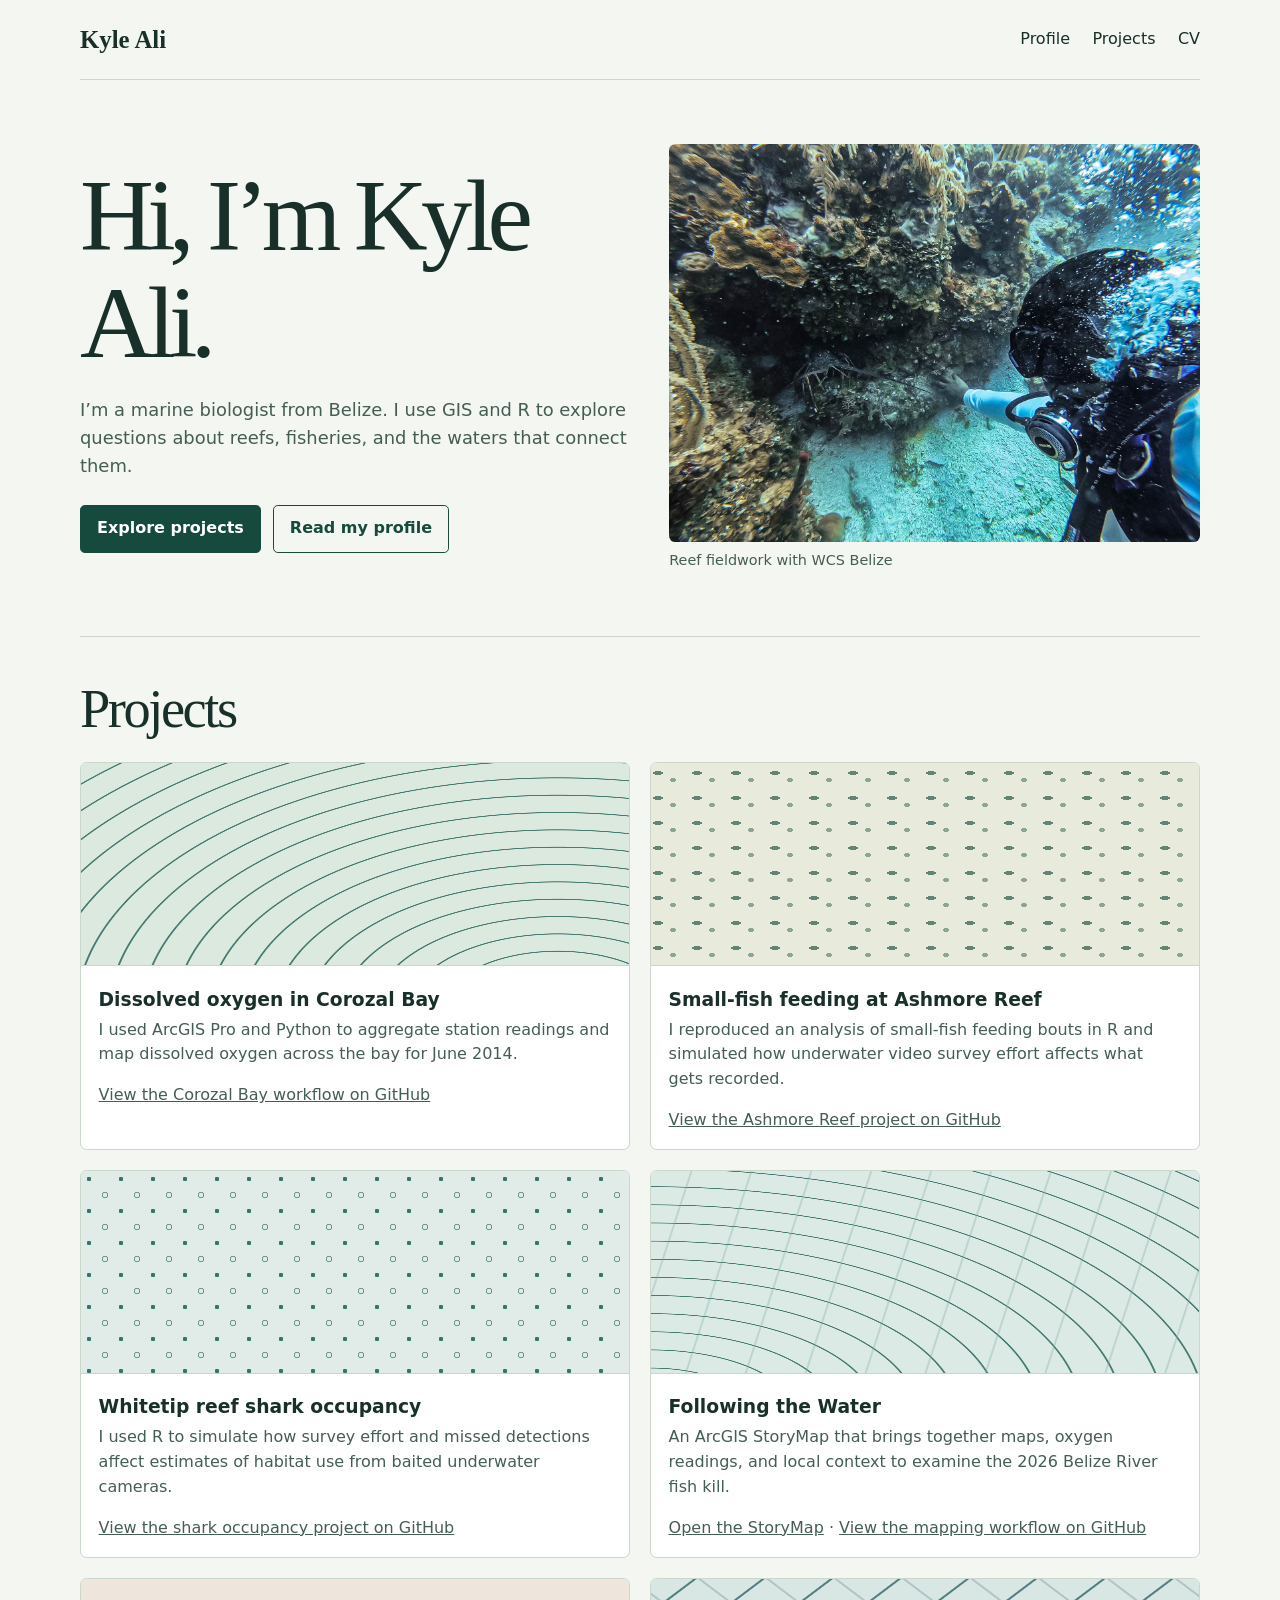
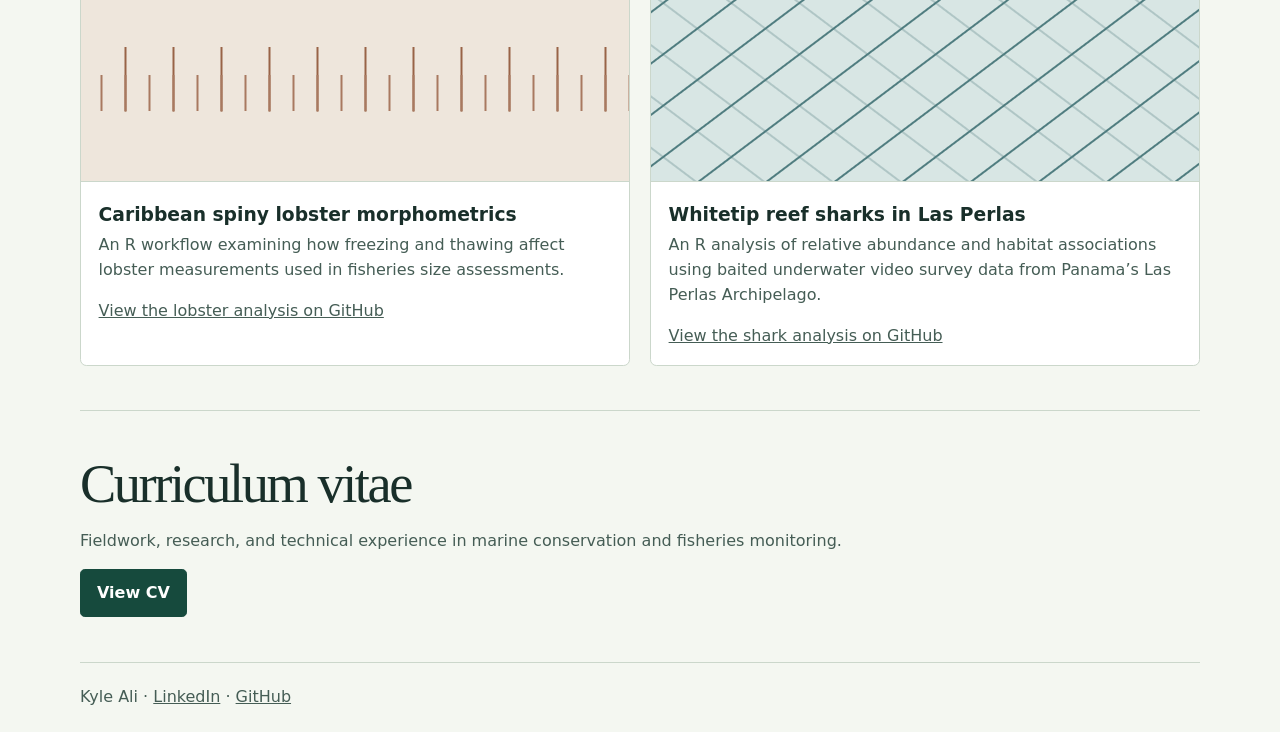
==== index.html @ 0bf66c0b "Use minimal patterns for project thumbnails" ====
<!doctype html>
<html lang="en">
<head>
  <meta charset="utf-8">
  <meta name="viewport" content="width=device-width, initial-scale=1">
  <meta name="description" content="Kyle Ali’s portfolio in marine biology, GIS, and ecological data analysis in R.">
  <title>Kyle Ali | Marine Biology, GIS &amp; R</title>
  <link rel="stylesheet" href="style.css?v=3">
</head>
<body>
  <a class="skip" href="#main">Skip to content</a>
  <header class="wrap">
    <a class="brand" href="#main">Kyle Ali</a>
    <nav aria-label="Main navigation"><a href="profile.html">Profile</a><a href="#work">Projects</a><a href="cv.html">CV</a></nav>
  </header>
  <main id="main" class="wrap">
    <section class="hero" aria-labelledby="title">
      <div>
        <h1 id="title">Hi, I’m Kyle Ali.</h1>
        <p>I’m a marine biologist from Belize. I use GIS and R to explore questions about reefs, fisheries, and the waters that connect them.</p>
        <div class="actions"><a class="button" href="#work">Explore projects</a><a class="button secondary" href="profile.html">Read my profile</a></div>
      </div>
      <figure class="hero-photo">
        <img src="kyle-reef.jpg" width="1600" height="1200" alt="Kyle Ali scuba diving beside a reef and looking into a crevice">
        <figcaption>Reef fieldwork with WCS Belize</figcaption>
      </figure>
    </section>
    <section class="section" id="work" aria-labelledby="work-title">
      <h2 id="work-title">Projects</h2>
      <div class="projects">
        <article>
          <div class="project-preview pattern-bay" aria-hidden="true"></div>
          <h3>Dissolved oxygen in Corozal Bay</h3>
          <p>I used ArcGIS Pro and Python to aggregate station readings and map dissolved oxygen across the bay for June 2014.</p>
          <p><a href="https://github.com/kylealibz/corozal-water-quality">View the Corozal Bay workflow on GitHub</a></p>
        </article>
        <article>
          <div class="project-preview pattern-feeding" aria-hidden="true"></div>
          <h3>Small-fish feeding at Ashmore Reef</h3>
          <p>I reproduced an analysis of small-fish feeding bouts in R and simulated how underwater video survey effort affects what gets recorded.</p>
          <p><a href="https://github.com/kylealibz/ashmore-bruv">View the Ashmore Reef project on GitHub</a></p>
        </article>
        <article>
          <div class="project-preview pattern-occupancy" aria-hidden="true"></div>
          <h3>Whitetip reef shark occupancy</h3>
          <p>I used R to simulate how survey effort and missed detections affect estimates of habitat use from baited underwater cameras.</p>
          <p><a href="https://github.com/kylealibz/whitetip-occupancy">View the shark occupancy project on GitHub</a></p>
        </article>
        <article>
          <div class="project-preview pattern-river" aria-hidden="true"></div>
          <h3>Following the Water</h3>
          <p>An ArcGIS StoryMap that brings together maps, oxygen readings, and local context to examine the 2026 Belize River fish kill.</p>
          <p><a href="https://storymaps.arcgis.com/stories/e6ee90cbb7d04636bd0248661512deea">Open the StoryMap</a> · <a href="https://github.com/kylealibz/following-the-water">View the mapping workflow on GitHub</a></p>
        </article>
        <article>
          <div class="project-preview pattern-lobster" aria-hidden="true"></div>
          <h3>Caribbean spiny lobster morphometrics</h3>
          <p>An R workflow examining how freezing and thawing affect lobster measurements used in fisheries size assessments.</p>
          <p><a href="https://github.com/kylealibz/caribbean-spiny-lobster-morphometrics">View the lobster analysis on GitHub</a></p>
        </article>
        <article>
          <div class="project-preview pattern-sharks" aria-hidden="true"></div>
          <h3>Whitetip reef sharks in Las Perlas</h3>
          <p>An R analysis of relative abundance and habitat associations using baited underwater video survey data from Panama’s Las Perlas Archipelago.</p>
          <p><a href="https://github.com/kylealibz/las-perlas-bruv-analysis">View the shark analysis on GitHub</a></p>
        </article>
      </div>
    </section>
    <section class="section cv" id="cv" aria-labelledby="cv-title">
      <h2 id="cv-title">Curriculum vitae</h2>
      <p>Fieldwork, research, and technical experience in marine conservation and fisheries monitoring.</p>
      <a class="button" href="cv.html">View CV</a>
    </section>
  </main>
  <footer class="wrap">Kyle Ali · <a href="https://www.linkedin.com/in/kylealibz/">LinkedIn</a> · <a href="https://github.com/kylealibz">GitHub</a></footer>
</body>
</html>
---- style.css ----
:root {
  color-scheme: light;
  --ink: #192f2a;
  --muted: #455d55;
  --paper: #f4f7f1;
  --line: #cbd7cb;
  --green: #164a3d;
  font-family: "Segoe UI", system-ui, sans-serif;
  line-height: 1.55;
  color: var(--ink);
  background: var(--paper);
}
* { box-sizing: border-box; }
body { margin: 0; }
.wrap { width: min(70rem, calc(100% - 3rem)); margin-inline: auto; }
a { color: inherit; }
a:focus-visible { outline: 3px solid #a24720; outline-offset: 4px; }
.skip { position: absolute; translate: 0 -150%; padding: .5rem; background: white; }
.skip:focus { translate: 0; }
header, nav, .actions { display: flex; align-items: center; gap: 1.4rem; }
header { min-height: 5rem; justify-content: space-between; border-bottom: 1px solid var(--line); }
header a { text-decoration: none; }
nav a:hover { text-decoration: underline; }
.brand { font: bold 1.55rem Georgia, serif; }
.hero { display: grid; grid-template-columns: 1.05fr 1fr; align-items: center; gap: 2rem; padding-block: 4rem; }
h1, h2 { margin: 0; font-family: Georgia, serif; font-weight: normal; line-height: 1.04; }
h1 { font-size: clamp(3.3rem, 8vw, 6.6rem); letter-spacing: -.065em; }
h2 { font-size: clamp(2.2rem, 5vw, 3.4rem); letter-spacing: -.045em; }
p { color: var(--muted); }
.hero p { font-size: 1.12rem; margin: 1.25rem 0 1.6rem; }
.actions { flex-wrap: wrap; gap: .75rem; }
.button { padding: .65rem 1rem; background: var(--green); color: white; border: 1px solid var(--green); text-decoration: none; font-weight: 600; border-radius: .3rem; }
.button { display: inline-block; }
.button:hover { background: #236453; }
.secondary { background: transparent; color: var(--green); }
.secondary:hover { background: #e2ece2; }
.hero-photo, .field-photos figure { margin: 0; }
.hero-photo img, .field-photos img { display: block; width: 100%; height: auto; border-radius: .4rem; }
figcaption { margin-top: .45rem; font-size: .9rem; color: var(--muted); }
.field-photos { display: grid; grid-template-columns: repeat(2, minmax(0, 1fr)); gap: 1.25rem; }
.section { padding-block: 2.8rem; border-top: 1px solid var(--line); }
.projects { display: grid; grid-template-columns: repeat(2, minmax(0, 1fr)); gap: 1.25rem; margin-top: 1.5rem; }
article { border: 1px solid var(--line); border-radius: .4rem; overflow: hidden; background: #fff; }
article h3, article p { margin-inline: 1.1rem; }
article h3 { margin-bottom: 0; }
article p { margin-top: .25rem; }
.project-preview {
  aspect-ratio: 2.7;
  border-bottom: 1px solid var(--line);
  background-color: #dce9df;
}
.pattern-bay {
  background-image: repeating-radial-gradient(ellipse at 87% 124%, transparent 0 18px, #477c72 19px 20px, transparent 21px 33px);
}
.pattern-feeding {
  background-color: #e8eadb;
  background-image: radial-gradient(ellipse 5px 2px at 7px 10px, #638475 96%, transparent),
    radial-gradient(ellipse 3px 2px at 22px 17px, #8ca496 95%, transparent);
  background-size: 39px 25px;
}
.pattern-occupancy {
  background-color: #e1ebe8;
  background-image: radial-gradient(circle at 8px 8px, #36766e 2px, transparent 2.5px),
    radial-gradient(circle at 24px 24px, transparent 2px, #6c9a92 2.5px 3px, transparent 3.5px);
  background-size: 32px 32px;
}
.pattern-river {
  background-color: #dceae6;
  background-image: repeating-linear-gradient(108deg, transparent 0 37px, #82a89e55 38px 39px, transparent 40px 57px),
    repeating-radial-gradient(ellipse at 0% 120%, transparent 0 19px, #477c72 20px 21px, transparent 22px 41px);
}
.pattern-lobster {
  background-color: #eee6dc;
  background-image: repeating-linear-gradient(90deg, transparent 0 19px, #a87960 20px 21px, transparent 22px 24px),
    repeating-linear-gradient(90deg, transparent 0 43px, #986347 44px 45px, transparent 46px 48px);
  background-size: 100% 18%, 100% 32%;
  background-repeat: no-repeat;
  background-position: center 58%, center;
}
.pattern-sharks {
  background-color: #d8e6e4;
  background-image: repeating-linear-gradient(143deg, transparent 0 25px, #507d80 26px 27px, transparent 28px 41px),
    repeating-linear-gradient(37deg, transparent 0 25px, #72959766 26px 27px, transparent 28px 41px);
}
.resume { max-width: 49rem; }
.resume-intro { padding-block: 3rem; }
.resume h1 { font-size: clamp(3rem, 8vw, 5rem); }
.resume h3 { margin: 1.4rem 0 .25rem; break-after: avoid; }
.resume h3 + p { margin-top: 0; }
.resume li + li { margin-top: .5rem; }
@media print {
  header, .skip { display: none; }
  :root { color: black; background: white; }
  .resume { width: 100%; }
  .resume-intro, .resume .section { padding-block: .8rem; }
  .resume h1 { font-size: 30pt; }
  .resume h2 { font-size: 17pt; break-after: avoid; }
}
footer { padding-block: 1.4rem; border-top: 1px solid var(--line); color: var(--muted); }
@media (max-width: 44rem) {
  .hero { grid-template-columns: 1fr; padding-block: 2.6rem; }
  .desktop { display: none; }
}
@media (max-width: 30rem) {
  .wrap { width: calc(100% - 2rem); }
  .projects, .field-photos { grid-template-columns: 1fr; }
}
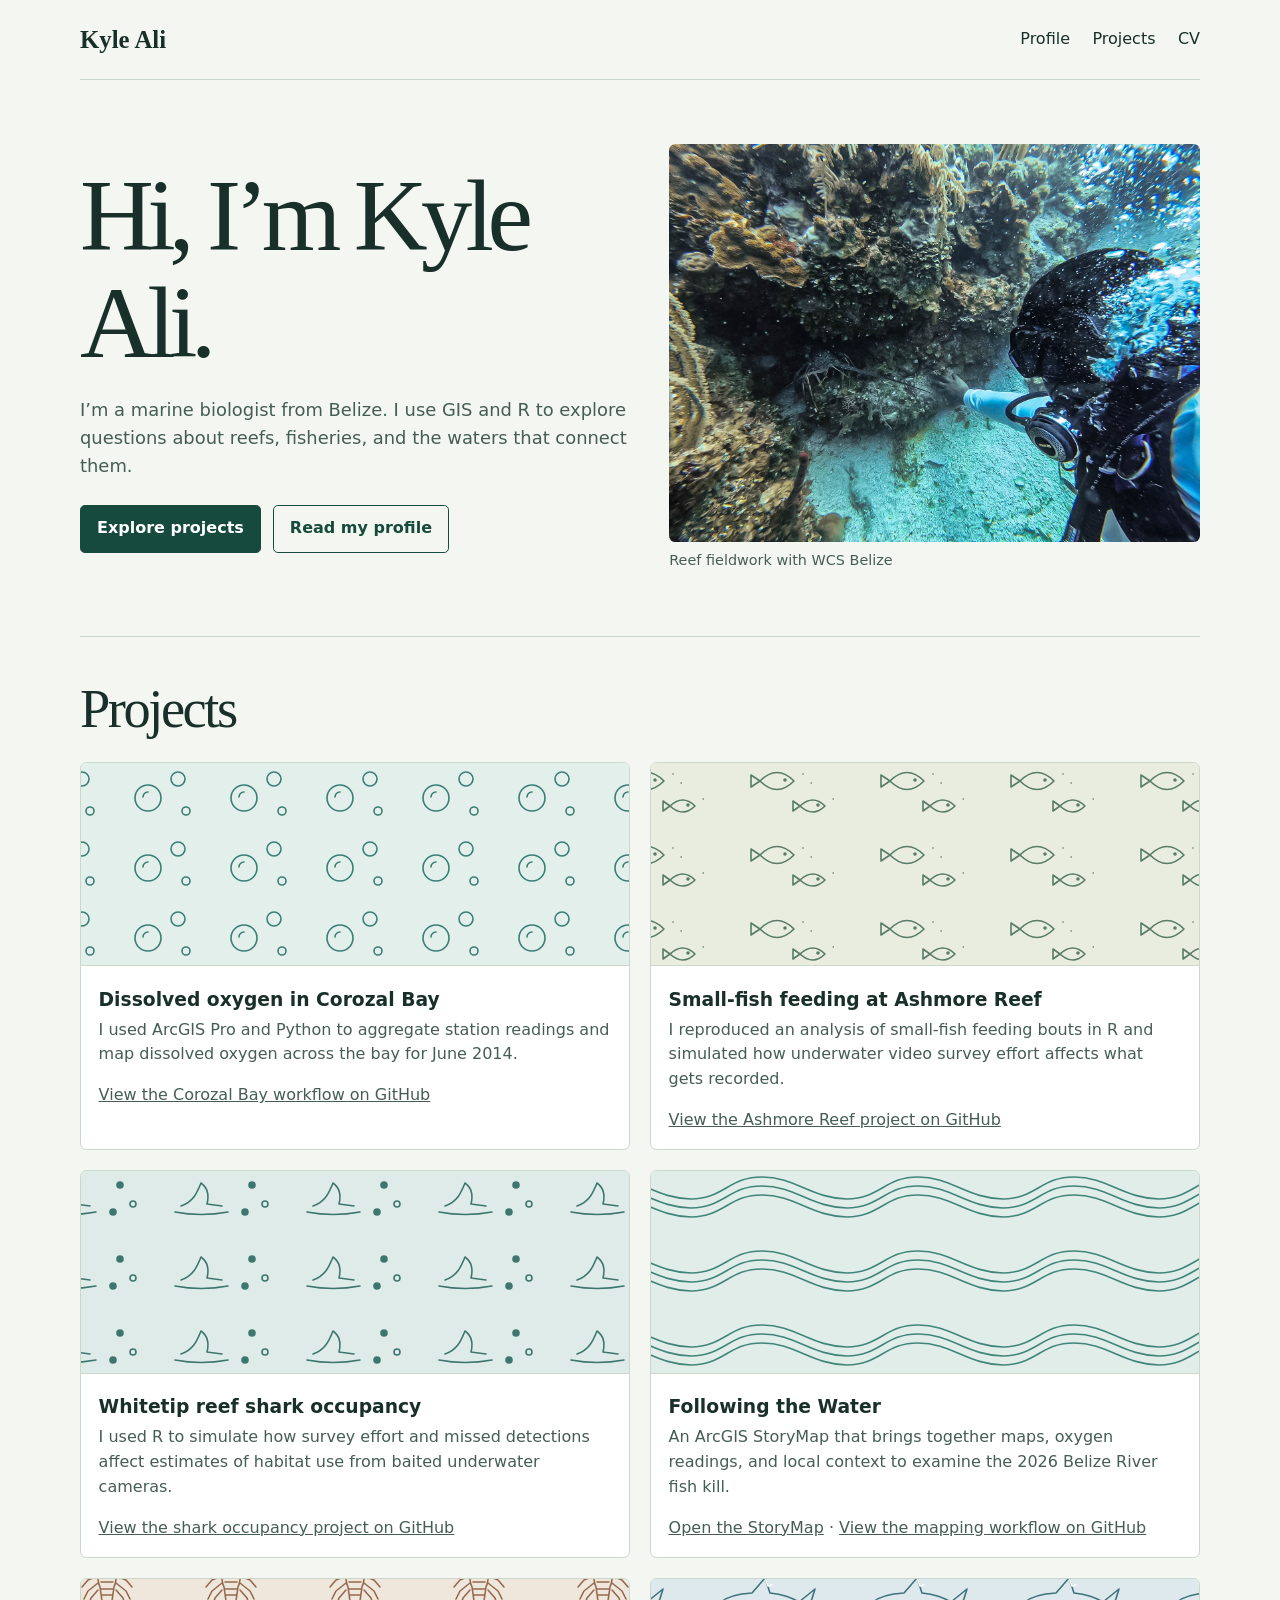
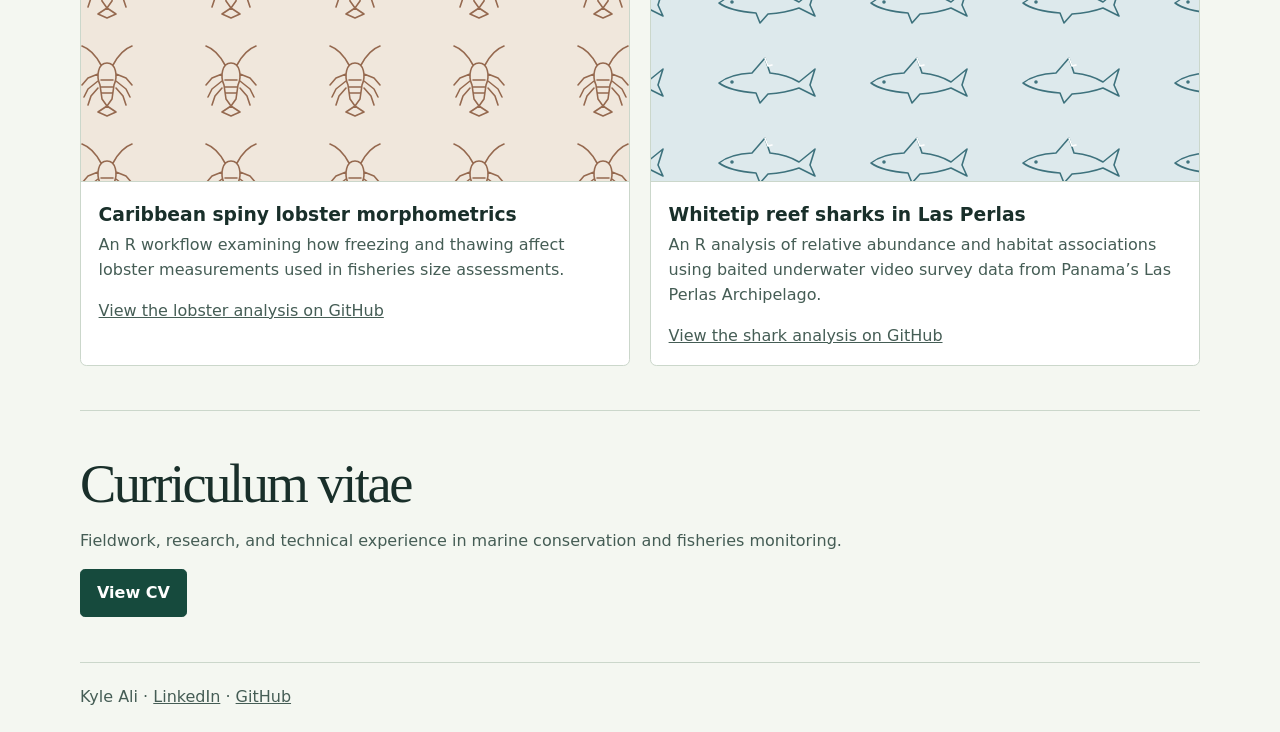
==== commit 0fa6c5d3: "Illustrate project thumbnails with marine motifs" ====
--- a/index.html
+++ b/index.html
@@ -5,7 +5,7 @@
   <meta name="viewport" content="width=device-width, initial-scale=1">
   <meta name="description" content="Kyle Ali’s portfolio in marine biology, GIS, and ecological data analysis in R.">
   <title>Kyle Ali | Marine Biology, GIS &amp; R</title>
-  <link rel="stylesheet" href="style.css?v=3">
+  <link rel="stylesheet" href="style.css?v=4">
 </head>
 <body>
   <a class="skip" href="#main">Skip to content</a>
--- a/style.css
+++ b/style.css
@@ -46,41 +46,33 @@
 article p { margin-top: .25rem; }
 .project-preview {
   aspect-ratio: 2.7;
+  background-position: center;
   border-bottom: 1px solid var(--line);
   background-color: #dce9df;
 }
 .pattern-bay {
-  background-image: repeating-radial-gradient(ellipse at 87% 124%, transparent 0 18px, #477c72 19px 20px, transparent 21px 33px);
+  background-color: #e3efeb;
+  background-image: url("data:image/svg+xml,%3Csvg%20xmlns%3D%22http%3A%2F%2Fwww.w3.org%2F2000%2Fsvg%22%20width%3D%2296%22%20height%3D%2270%22%20viewBox%3D%220%200%2096%2070%22%20color%3D%22%23397e75%22%3E%3Cg%20fill%3D%22none%22%20stroke%3D%22%23397e75%22%20stroke-width%3D%221.6%22%20stroke-linecap%3D%22round%22%20stroke-linejoin%3D%22round%22%3E%3Ccircle%20cx%3D%2233%22%20cy%3D%2239%22%20r%3D%2213%22%2F%3E%3Ccircle%20cx%3D%2263%22%20cy%3D%2220%22%20r%3D%227%22%2F%3E%3Ccircle%20cx%3D%2271%22%20cy%3D%2252%22%20r%3D%224%22%2F%3E%3Cpath%20d%3D%22M28%2038a5%205%200%200%201%205-5%22%2F%3E%3C%2Fg%3E%3C%2Fsvg%3E");
 }
 .pattern-feeding {
-  background-color: #e8eadb;
-  background-image: radial-gradient(ellipse 5px 2px at 7px 10px, #638475 96%, transparent),
-    radial-gradient(ellipse 3px 2px at 22px 17px, #8ca496 95%, transparent);
-  background-size: 39px 25px;
+  background-color: #e8eddf;
+  background-image: url("data:image/svg+xml,%3Csvg%20xmlns%3D%22http%3A%2F%2Fwww.w3.org%2F2000%2Fsvg%22%20width%3D%22130%22%20height%3D%2274%22%20viewBox%3D%220%200%20130%2074%22%20color%3D%22%23587b67%22%3E%3Cg%20fill%3D%22none%22%20stroke%3D%22%23587b67%22%20stroke-width%3D%221.6%22%20stroke-linecap%3D%22round%22%20stroke-linejoin%3D%22round%22%3E%3Cpath%20d%3D%22M30%2028q17-17%2034%200-17%2017-34%200l-9%206V22zM70%2053q13-12%2025%200-12%2012-25%200l-7%205V48z%22%2F%3E%3Ccircle%20cx%3D%2255%22%20cy%3D%2227%22%20r%3D%221%22%20fill%3D%22currentColor%22%2F%3E%3Ccircle%20cx%3D%2288%22%20cy%3D%2252%22%20r%3D%221%22%20fill%3D%22currentColor%22%2F%3E%3Cpath%20d%3D%22M73%2021h.1m8%209h.1m22%2016h.1%22%2F%3E%3C%2Fg%3E%3C%2Fsvg%3E");
 }
 .pattern-occupancy {
-  background-color: #e1ebe8;
-  background-image: radial-gradient(circle at 8px 8px, #36766e 2px, transparent 2.5px),
-    radial-gradient(circle at 24px 24px, transparent 2px, #6c9a92 2.5px 3px, transparent 3.5px);
-  background-size: 32px 32px;
+  background-color: #deebe8;
+  background-image: url("data:image/svg+xml,%3Csvg%20xmlns%3D%22http%3A%2F%2Fwww.w3.org%2F2000%2Fsvg%22%20width%3D%22132%22%20height%3D%2274%22%20viewBox%3D%220%200%20132%2074%22%20color%3D%22%233d766e%22%3E%3Cg%20fill%3D%22none%22%20stroke%3D%22%233d766e%22%20stroke-width%3D%221.6%22%20stroke-linecap%3D%22round%22%20stroke-linejoin%3D%22round%22%3E%3Cpath%20d%3D%22M24%2045c12-4%2016-13%2020-23%207%205%208%2013%206%2021l15%202m-47%206q26%205%2053%200%22%2F%3E%3Ccircle%20cx%3D%2295%22%20cy%3D%2224%22%20r%3D%223%22%20fill%3D%22currentColor%22%2F%3E%3Ccircle%20cx%3D%22108%22%20cy%3D%2243%22%20r%3D%223%22%2F%3E%3Ccircle%20cx%3D%2288%22%20cy%3D%2251%22%20r%3D%223%22%20fill%3D%22currentColor%22%2F%3E%3C%2Fg%3E%3C%2Fsvg%3E");
 }
 .pattern-river {
-  background-color: #dceae6;
-  background-image: repeating-linear-gradient(108deg, transparent 0 37px, #82a89e55 38px 39px, transparent 40px 57px),
-    repeating-radial-gradient(ellipse at 0% 120%, transparent 0 19px, #477c72 20px 21px, transparent 22px 41px);
+  background-color: #e0ede8;
+  background-image: url("data:image/svg+xml,%3Csvg%20xmlns%3D%22http%3A%2F%2Fwww.w3.org%2F2000%2Fsvg%22%20width%3D%22156%22%20height%3D%2274%22%20viewBox%3D%220%200%20156%2074%22%20color%3D%22%23408578%22%3E%3Cg%20fill%3D%22none%22%20stroke%3D%22%23408578%22%20stroke-width%3D%221.6%22%20stroke-linecap%3D%22round%22%20stroke-linejoin%3D%22round%22%3E%3Cpath%20d%3D%22M-2%2038c36%200%2039-22%2073-22s49%2022%2087%2022M-2%2047c36%200%2039-22%2073-22s49%2022%2087%2022M-2%2056c36%200%2039-22%2073-22s49%2022%2087%2022%22%2F%3E%3C%2Fg%3E%3C%2Fsvg%3E");
 }
 .pattern-lobster {
-  background-color: #eee6dc;
-  background-image: repeating-linear-gradient(90deg, transparent 0 19px, #a87960 20px 21px, transparent 22px 24px),
-    repeating-linear-gradient(90deg, transparent 0 43px, #986347 44px 45px, transparent 46px 48px);
-  background-size: 100% 18%, 100% 32%;
-  background-repeat: no-repeat;
-  background-position: center 58%, center;
+  background-color: #f0e7dc;
+  background-image: url("data:image/svg+xml,%3Csvg%20xmlns%3D%22http%3A%2F%2Fwww.w3.org%2F2000%2Fsvg%22%20width%3D%22124%22%20height%3D%2298%22%20viewBox%3D%220%200%20124%2098%22%20color%3D%22%2395694f%22%3E%3Cg%20fill%3D%22none%22%20stroke%3D%22%2395694f%22%20stroke-width%3D%221.6%22%20stroke-linecap%3D%22round%22%20stroke-linejoin%3D%22round%22%3E%3Cpath%20d%3D%22M56%2034q-8-15-19-19m31%2019q8-15%2019-19M62%2032c-9%200-11%2013-7%2022l2%2014%205%207%205-7%202-14c4-9%202-22-7-22ZM56%2049h12m-12%207h12m-11%206h10m-5%2013-9%206%209%204%209-4-9-6m-9-32-10%204-6%207m16-4-10%208-4%208m14-9-7%208-3%209m28-31%2010%204%206%207m-16-4%2010%208%204%208m-14-9%207%208%203%209%22%2F%3E%3C%2Fg%3E%3C%2Fsvg%3E");
 }
 .pattern-sharks {
-  background-color: #d8e6e4;
-  background-image: repeating-linear-gradient(143deg, transparent 0 25px, #507d80 26px 27px, transparent 28px 41px),
-    repeating-linear-gradient(37deg, transparent 0 25px, #72959766 26px 27px, transparent 28px 41px);
+  background-color: #dde9ec;
+  background-image: url("data:image/svg+xml,%3Csvg%20xmlns%3D%22http%3A%2F%2Fwww.w3.org%2F2000%2Fsvg%22%20width%3D%22152%22%20height%3D%2280%22%20viewBox%3D%220%200%20152%2080%22%20color%3D%22%233e727d%22%3E%3Cg%20fill%3D%22none%22%20stroke%3D%22%233e727d%22%20stroke-width%3D%221.6%22%20stroke-linecap%3D%22round%22%20stroke-linejoin%3D%22round%22%3E%3Cpath%20d%3D%22M22%2043q11-9%2033-10l13-15%205%2015q18%202%2029%209l16-13-5%2016%205%2011-16-8q-14%205-31%206l-8%209-4-10q-26-2-37-10z%22%2F%3E%3Cpath%20d%3D%22m68%2018%203%208%204-1%22%20stroke%3D%22%23fff%22%2F%3E%3Ccircle%20cx%3D%2235%22%20cy%3D%2242%22%20r%3D%221%22%20fill%3D%22currentColor%22%2F%3E%3C%2Fg%3E%3C%2Fsvg%3E");
 }
 .resume { max-width: 49rem; }
 .resume-intro { padding-block: 3rem; }
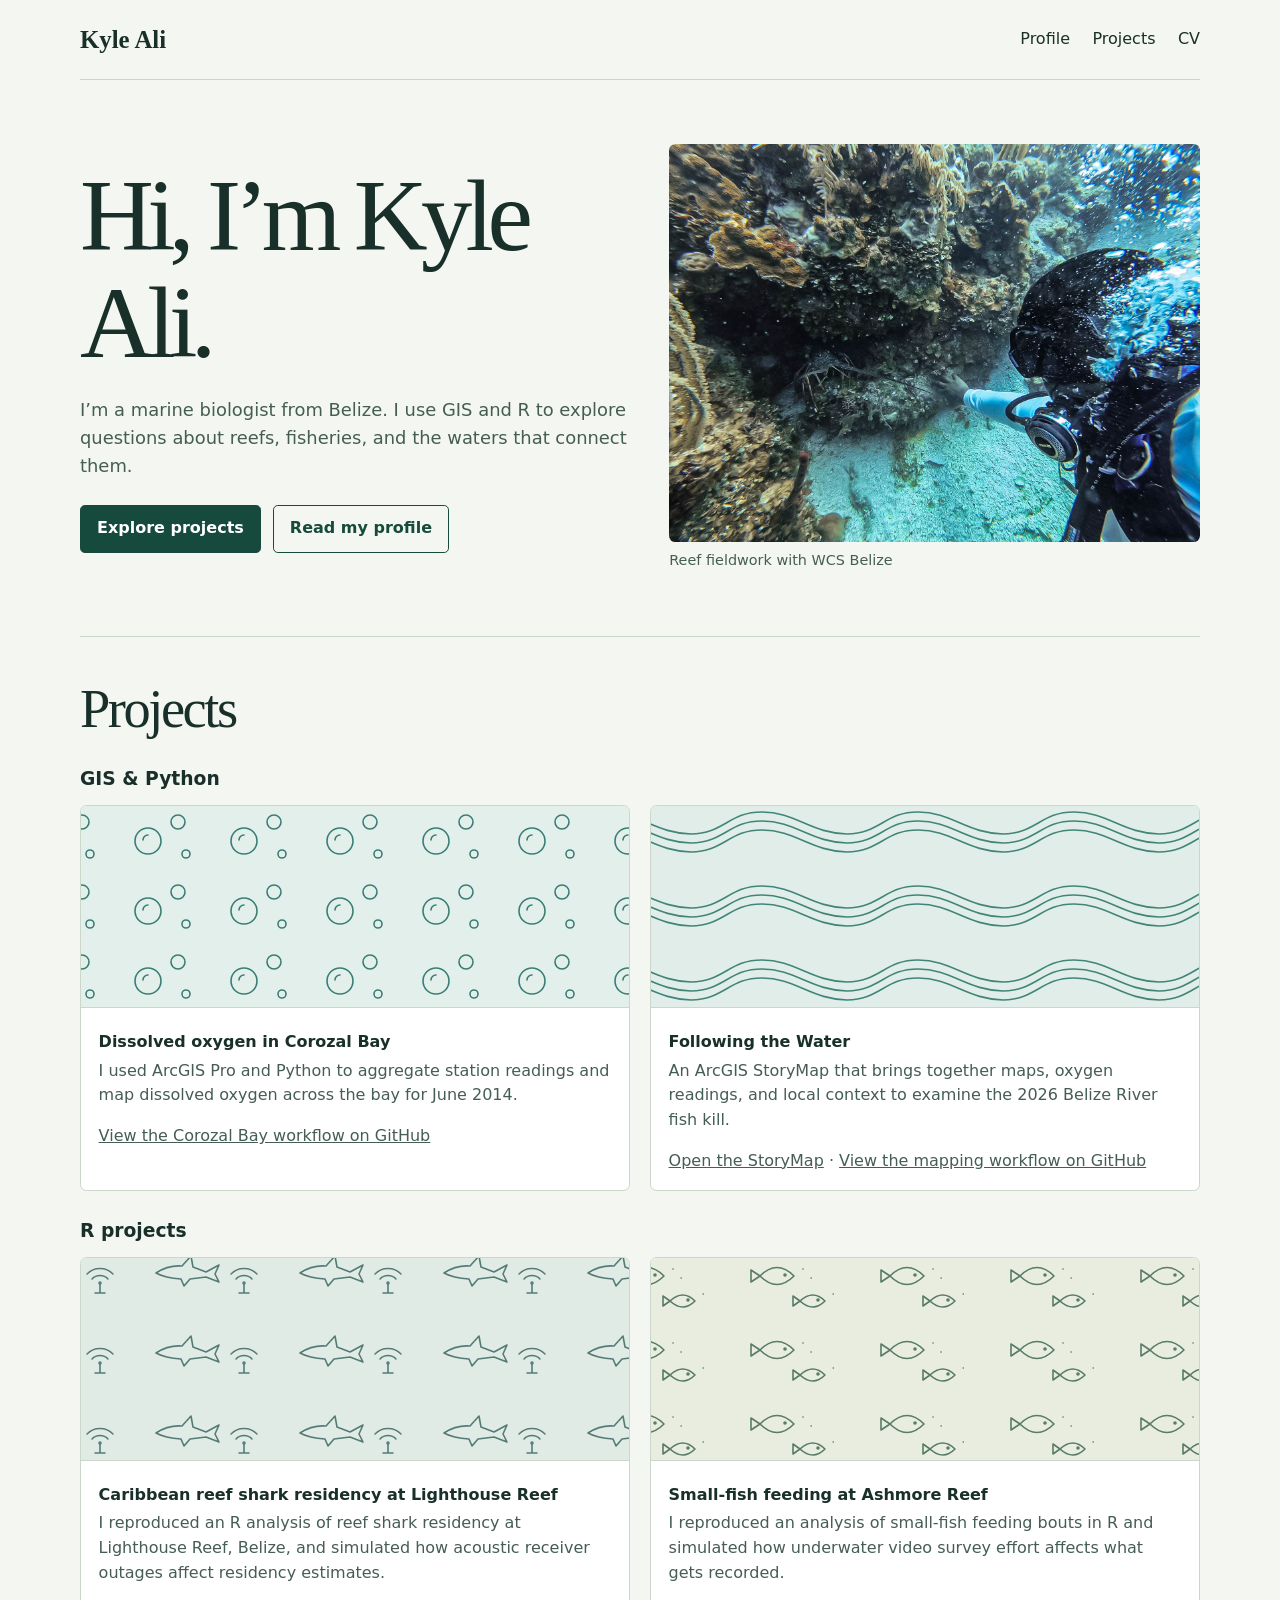
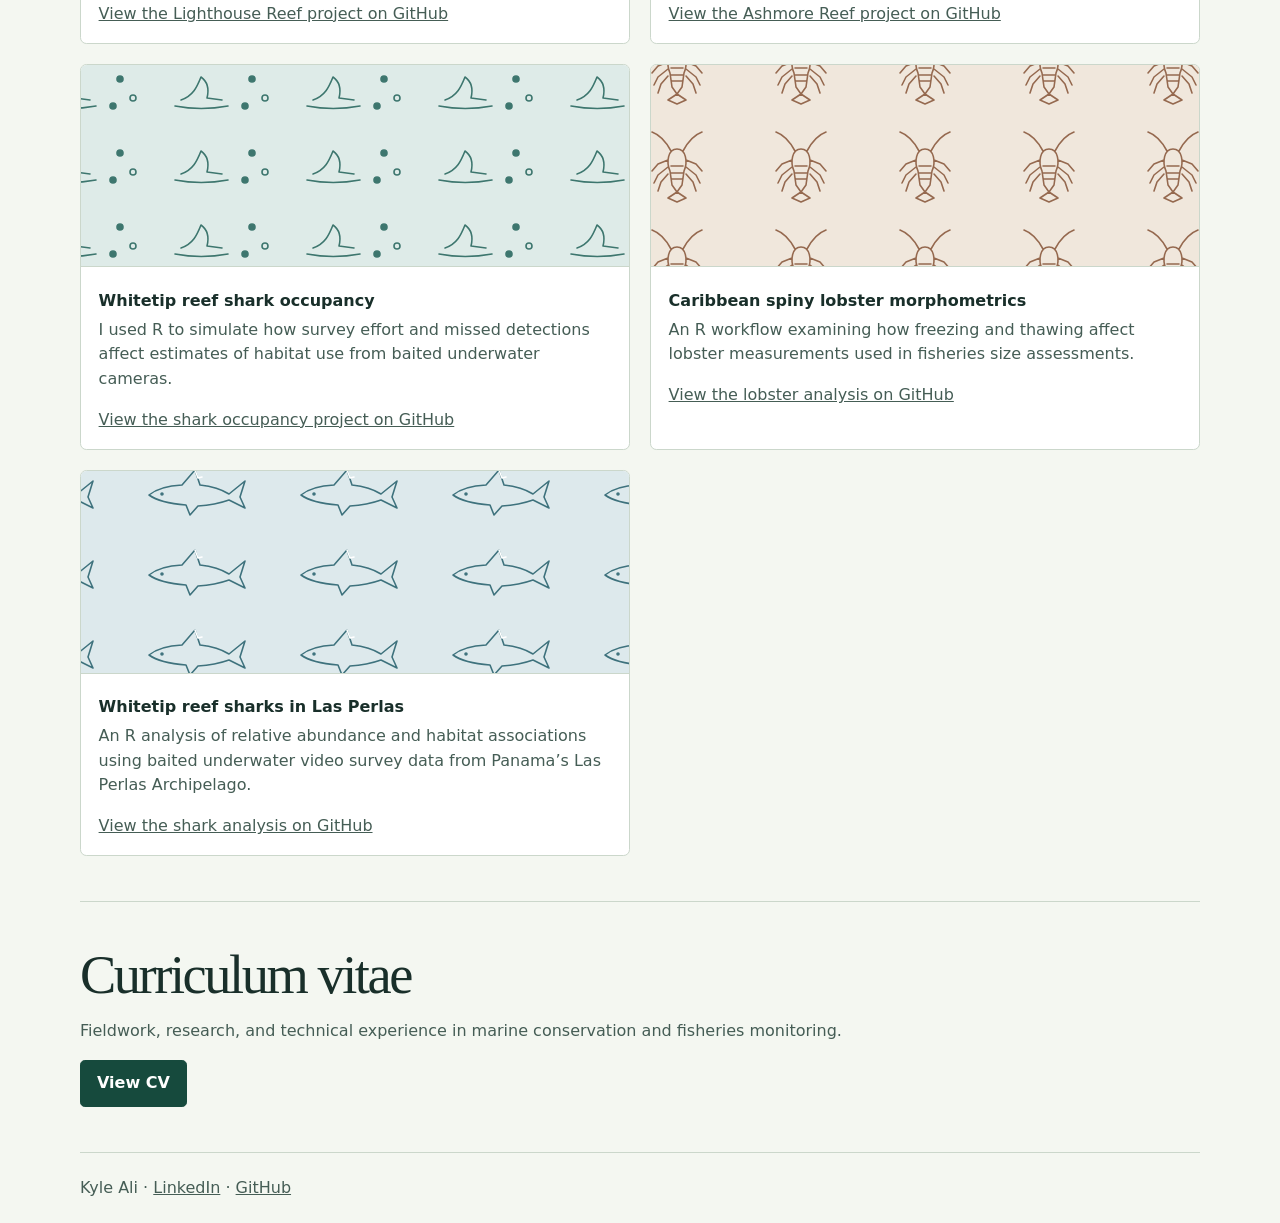
==== commit 8be4f106: "Add Lighthouse Reef and organize portfolio projects" ====
--- a/index.html
+++ b/index.html
@@ -5,7 +5,7 @@
   <meta name="viewport" content="width=device-width, initial-scale=1">
   <meta name="description" content="Kyle Ali’s portfolio in marine biology, GIS, and ecological data analysis in R.">
   <title>Kyle Ali | Marine Biology, GIS &amp; R</title>
-  <link rel="stylesheet" href="style.css?v=4">
+  <link rel="stylesheet" href="style.css?v=5">
 </head>
 <body>
   <a class="skip" href="#main">Skip to content</a>
@@ -27,40 +27,50 @@
     </section>
     <section class="section" id="work" aria-labelledby="work-title">
       <h2 id="work-title">Projects</h2>
+      <h3 class="project-group">GIS &amp; Python</h3>
       <div class="projects">
         <article>
           <div class="project-preview pattern-bay" aria-hidden="true"></div>
-          <h3>Dissolved oxygen in Corozal Bay</h3>
+          <h4>Dissolved oxygen in Corozal Bay</h4>
           <p>I used ArcGIS Pro and Python to aggregate station readings and map dissolved oxygen across the bay for June 2014.</p>
           <p><a href="https://github.com/kylealibz/corozal-water-quality">View the Corozal Bay workflow on GitHub</a></p>
         </article>
         <article>
+          <div class="project-preview pattern-river" aria-hidden="true"></div>
+          <h4>Following the Water</h4>
+          <p>An ArcGIS StoryMap that brings together maps, oxygen readings, and local context to examine the 2026 Belize River fish kill.</p>
+          <p><a href="https://storymaps.arcgis.com/stories/e6ee90cbb7d04636bd0248661512deea">Open the StoryMap</a> · <a href="https://github.com/kylealibz/following-the-water">View the mapping workflow on GitHub</a></p>
+        </article>
+      </div>
+      <h3 class="project-group">R projects</h3>
+      <div class="projects">
+        <article>
+          <div class="project-preview pattern-residency" aria-hidden="true"></div>
+          <h4>Caribbean reef shark residency at Lighthouse Reef</h4>
+          <p>I reproduced an R analysis of reef shark residency at Lighthouse Reef, Belize, and simulated how acoustic receiver outages affect residency estimates.</p>
+          <p><a href="https://github.com/kylealibz/lighthouse-shark-residency">View the Lighthouse Reef project on GitHub</a></p>
+        </article>
+        <article>
           <div class="project-preview pattern-feeding" aria-hidden="true"></div>
-          <h3>Small-fish feeding at Ashmore Reef</h3>
+          <h4>Small-fish feeding at Ashmore Reef</h4>
           <p>I reproduced an analysis of small-fish feeding bouts in R and simulated how underwater video survey effort affects what gets recorded.</p>
           <p><a href="https://github.com/kylealibz/ashmore-bruv">View the Ashmore Reef project on GitHub</a></p>
         </article>
         <article>
           <div class="project-preview pattern-occupancy" aria-hidden="true"></div>
-          <h3>Whitetip reef shark occupancy</h3>
+          <h4>Whitetip reef shark occupancy</h4>
           <p>I used R to simulate how survey effort and missed detections affect estimates of habitat use from baited underwater cameras.</p>
           <p><a href="https://github.com/kylealibz/whitetip-occupancy">View the shark occupancy project on GitHub</a></p>
         </article>
         <article>
-          <div class="project-preview pattern-river" aria-hidden="true"></div>
-          <h3>Following the Water</h3>
-          <p>An ArcGIS StoryMap that brings together maps, oxygen readings, and local context to examine the 2026 Belize River fish kill.</p>
-          <p><a href="https://storymaps.arcgis.com/stories/e6ee90cbb7d04636bd0248661512deea">Open the StoryMap</a> · <a href="https://github.com/kylealibz/following-the-water">View the mapping workflow on GitHub</a></p>
-        </article>
-        <article>
           <div class="project-preview pattern-lobster" aria-hidden="true"></div>
-          <h3>Caribbean spiny lobster morphometrics</h3>
+          <h4>Caribbean spiny lobster morphometrics</h4>
           <p>An R workflow examining how freezing and thawing affect lobster measurements used in fisheries size assessments.</p>
           <p><a href="https://github.com/kylealibz/caribbean-spiny-lobster-morphometrics">View the lobster analysis on GitHub</a></p>
         </article>
         <article>
           <div class="project-preview pattern-sharks" aria-hidden="true"></div>
-          <h3>Whitetip reef sharks in Las Perlas</h3>
+          <h4>Whitetip reef sharks in Las Perlas</h4>
           <p>An R analysis of relative abundance and habitat associations using baited underwater video survey data from Panama’s Las Perlas Archipelago.</p>
           <p><a href="https://github.com/kylealibz/las-perlas-bruv-analysis">View the shark analysis on GitHub</a></p>
         </article>
--- a/style.css
+++ b/style.css
@@ -39,10 +39,11 @@
 figcaption { margin-top: .45rem; font-size: .9rem; color: var(--muted); }
 .field-photos { display: grid; grid-template-columns: repeat(2, minmax(0, 1fr)); gap: 1.25rem; }
 .section { padding-block: 2.8rem; border-top: 1px solid var(--line); }
-.projects { display: grid; grid-template-columns: repeat(2, minmax(0, 1fr)); gap: 1.25rem; margin-top: 1.5rem; }
+.projects { display: grid; grid-template-columns: repeat(2, minmax(0, 1fr)); gap: 1.25rem; }
 article { border: 1px solid var(--line); border-radius: .4rem; overflow: hidden; background: #fff; }
-article h3, article p { margin-inline: 1.1rem; }
-article h3 { margin-bottom: 0; }
+.project-group { margin: 1.6rem 0 .75rem; }
+article h4, article p { margin-inline: 1.1rem; }
+article h4 { margin-bottom: 0; }
 article p { margin-top: .25rem; }
 .project-preview {
   aspect-ratio: 2.7;
@@ -74,6 +75,10 @@
   background-color: #dde9ec;
   background-image: url("data:image/svg+xml,%3Csvg%20xmlns%3D%22http%3A%2F%2Fwww.w3.org%2F2000%2Fsvg%22%20width%3D%22152%22%20height%3D%2280%22%20viewBox%3D%220%200%20152%2080%22%20color%3D%22%233e727d%22%3E%3Cg%20fill%3D%22none%22%20stroke%3D%22%233e727d%22%20stroke-width%3D%221.6%22%20stroke-linecap%3D%22round%22%20stroke-linejoin%3D%22round%22%3E%3Cpath%20d%3D%22M22%2043q11-9%2033-10l13-15%205%2015q18%202%2029%209l16-13-5%2016%205%2011-16-8q-14%205-31%206l-8%209-4-10q-26-2-37-10z%22%2F%3E%3Cpath%20d%3D%22m68%2018%203%208%204-1%22%20stroke%3D%22%23fff%22%2F%3E%3Ccircle%20cx%3D%2235%22%20cy%3D%2242%22%20r%3D%221%22%20fill%3D%22currentColor%22%2F%3E%3C%2Fg%3E%3C%2Fsvg%3E");
 }
+.pattern-residency {
+  background-color: #e0ebe5;
+  background-image: url("data:image/svg+xml,%3Csvg%20xmlns%3D%22http%3A%2F%2Fwww.w3.org%2F2000%2Fsvg%22%20width%3D%22144%22%20height%3D%2280%22%20viewBox%3D%220%200%20144%2080%22%3E%3Cg%20fill%3D%22none%22%20stroke%3D%22%23547b77%22%20stroke-width%3D%221.6%22%20stroke-linecap%3D%22round%22%20stroke-linejoin%3D%22round%22%3E%3Cpath%20d%3D%22M17%2034q12-8%2026-7l9-10%202%2011%2013%205%2013-7-4%209%204%208-13-5-16%202-6%207-3-7q-16-1-25-6zM105%2054v-9m-5%209h10M97%2040a11%2011%200%200%201%2016%200m-21-5a18%2018%200%200%201%2026%200%22%2F%3E%3Ccircle%20cx%3D%22105%22%20cy%3D%2244%22%20r%3D%221%22%2F%3E%3C%2Fg%3E%3C%2Fsvg%3E");
+}
 .resume { max-width: 49rem; }
 .resume-intro { padding-block: 3rem; }
 .resume h1 { font-size: clamp(3rem, 8vw, 5rem); }
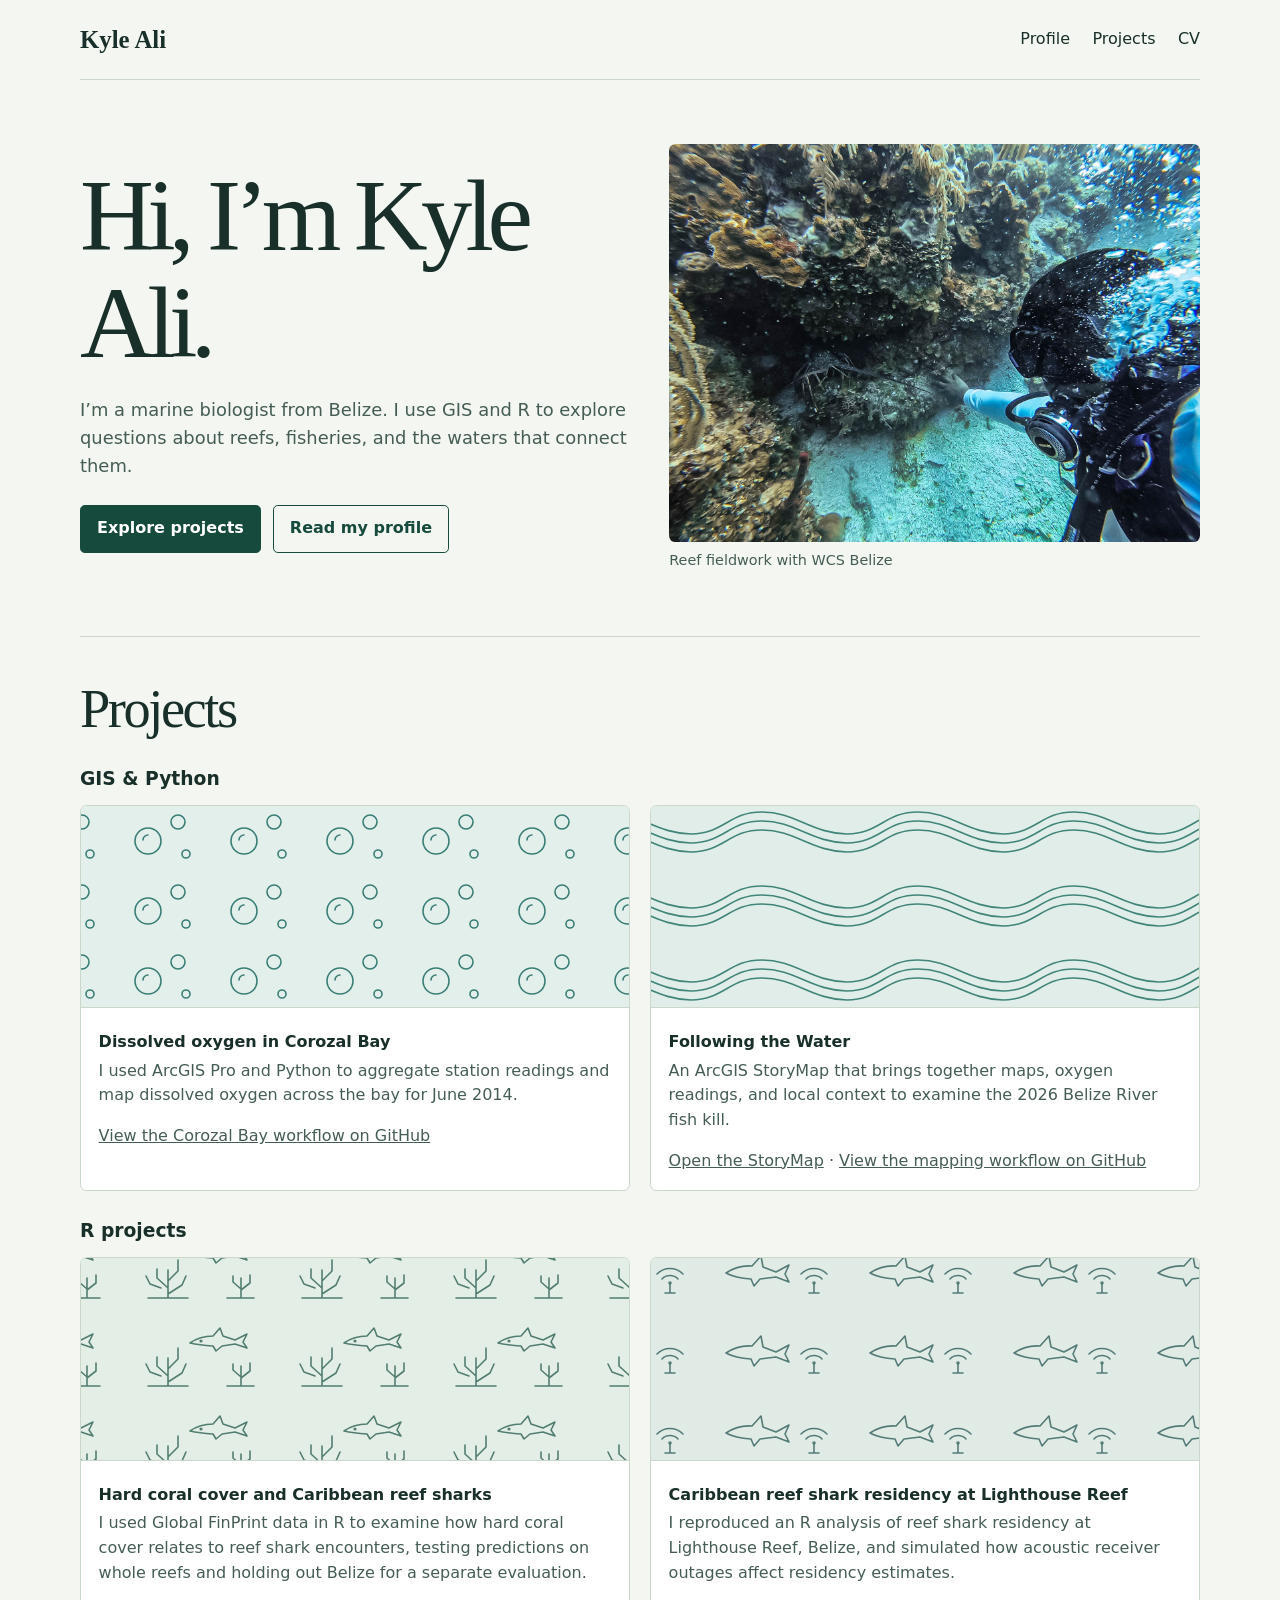
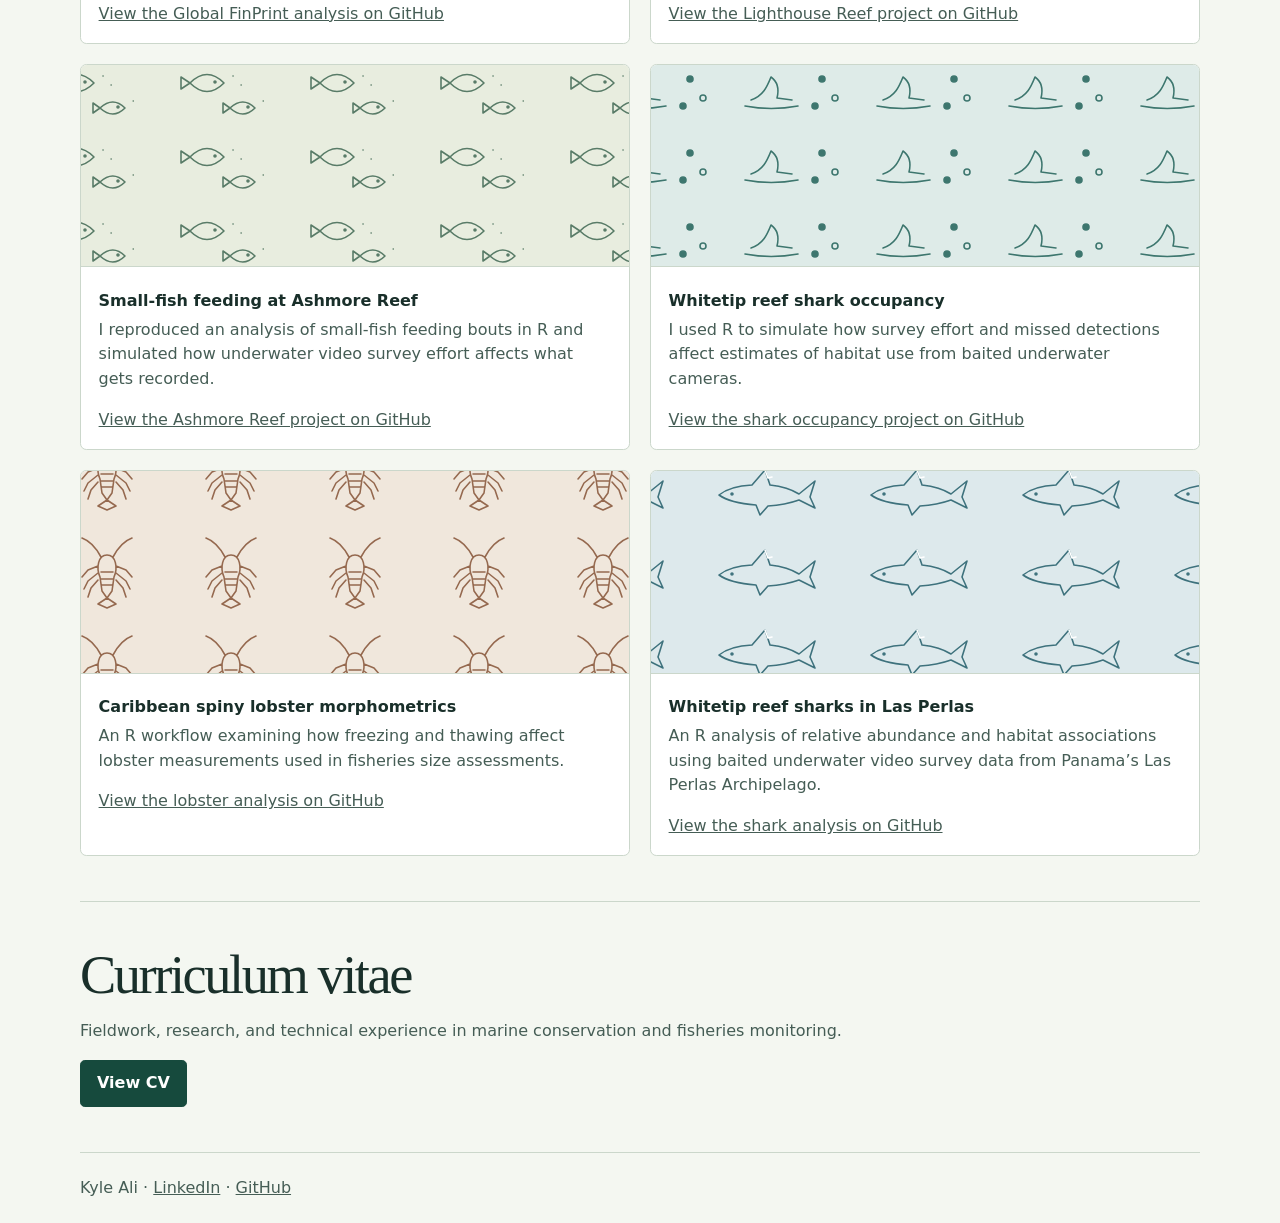
==== commit fdc44e36: "Add Global FinPrint coral and reef shark project" ====
--- a/index.html
+++ b/index.html
@@ -5,7 +5,7 @@
   <meta name="viewport" content="width=device-width, initial-scale=1">
   <meta name="description" content="Kyle Ali’s portfolio in marine biology, GIS, and ecological data analysis in R.">
   <title>Kyle Ali | Marine Biology, GIS &amp; R</title>
-  <link rel="stylesheet" href="style.css?v=5">
+  <link rel="stylesheet" href="style.css?v=6">
 </head>
 <body>
   <a class="skip" href="#main">Skip to content</a>
@@ -44,6 +44,12 @@
       </div>
       <h3 class="project-group">R projects</h3>
       <div class="projects">
+        <article>
+          <div class="project-preview pattern-finprint" aria-hidden="true"></div>
+          <h4>Hard coral cover and Caribbean reef sharks</h4>
+          <p>I used Global FinPrint data in R to examine how hard coral cover relates to reef shark encounters, testing predictions on whole reefs and holding out Belize for a separate evaluation.</p>
+          <p><a href="https://github.com/kylealibz/finprint-coral-sharks">View the Global FinPrint analysis on GitHub</a></p>
+        </article>
         <article>
           <div class="project-preview pattern-residency" aria-hidden="true"></div>
           <h4>Caribbean reef shark residency at Lighthouse Reef</h4>
--- a/style.css
+++ b/style.css
@@ -79,6 +79,10 @@
   background-color: #e0ebe5;
   background-image: url("data:image/svg+xml,%3Csvg%20xmlns%3D%22http%3A%2F%2Fwww.w3.org%2F2000%2Fsvg%22%20width%3D%22144%22%20height%3D%2280%22%20viewBox%3D%220%200%20144%2080%22%3E%3Cg%20fill%3D%22none%22%20stroke%3D%22%23547b77%22%20stroke-width%3D%221.6%22%20stroke-linecap%3D%22round%22%20stroke-linejoin%3D%22round%22%3E%3Cpath%20d%3D%22M17%2034q12-8%2026-7l9-10%202%2011%2013%205%2013-7-4%209%204%208-13-5-16%202-6%207-3-7q-16-1-25-6zM105%2054v-9m-5%209h10M97%2040a11%2011%200%200%201%2016%200m-21-5a18%2018%200%200%201%2026%200%22%2F%3E%3Ccircle%20cx%3D%22105%22%20cy%3D%2244%22%20r%3D%221%22%2F%3E%3C%2Fg%3E%3C%2Fsvg%3E");
 }
+.pattern-finprint {
+  background-color: #e3eee7;
+  background-image: url("data:image/svg+xml,%3Csvg%20xmlns%3D%22http%3A%2F%2Fwww.w3.org%2F2000%2Fsvg%22%20width%3D%22154%22%20height%3D%2288%22%20viewBox%3D%220%200%20154%2088%22%3E%3Cg%20fill%3D%22none%22%20stroke%3D%22%23527d71%22%20stroke-width%3D%221.6%22%20stroke-linecap%3D%22round%22%20stroke-linejoin%3D%22round%22%3E%3Cpath%20d%3D%22M66%2028q10-7%2023-7l7-8%203%208%2012%204%2012-6-4%208%204%206-12-4-13%202-6%205-3-5q-14-1-23-3zM24%2071h40m-20%200V43m0%2018-11-10v-9m11%2012%2010-10V33M37%2061l-11-4-4-8m22%2018%2014-9%204-9m41%2022h27m-13%200V51m0%2011-8-7v-6m8%2014%209-7v-8%22%2F%3E%3Ccircle%20cx%3D%2277%22%20cy%3D%2226%22%20r%3D%22.8%22%20fill%3D%22%23527d71%22%2F%3E%3C%2Fg%3E%3C%2Fsvg%3E");
+}
 .resume { max-width: 49rem; }
 .resume-intro { padding-block: 3rem; }
 .resume h1 { font-size: clamp(3rem, 8vw, 5rem); }
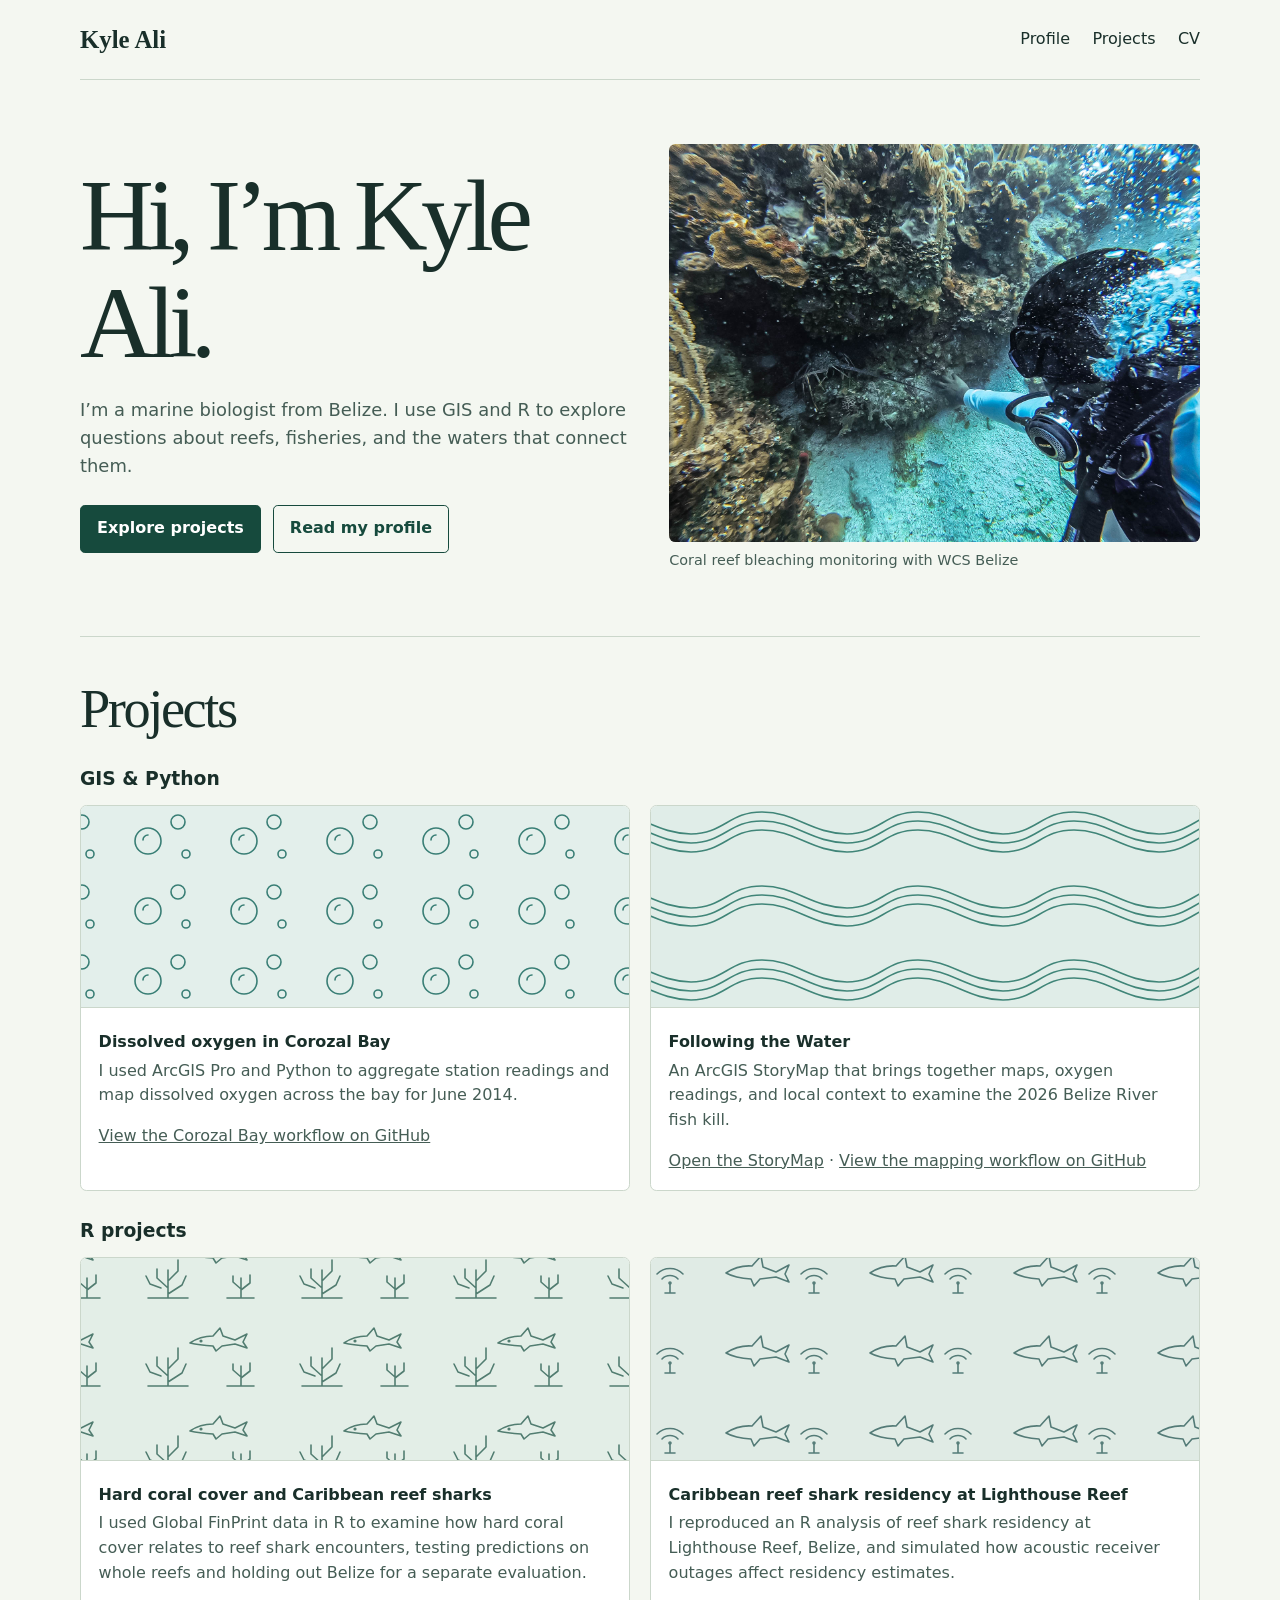
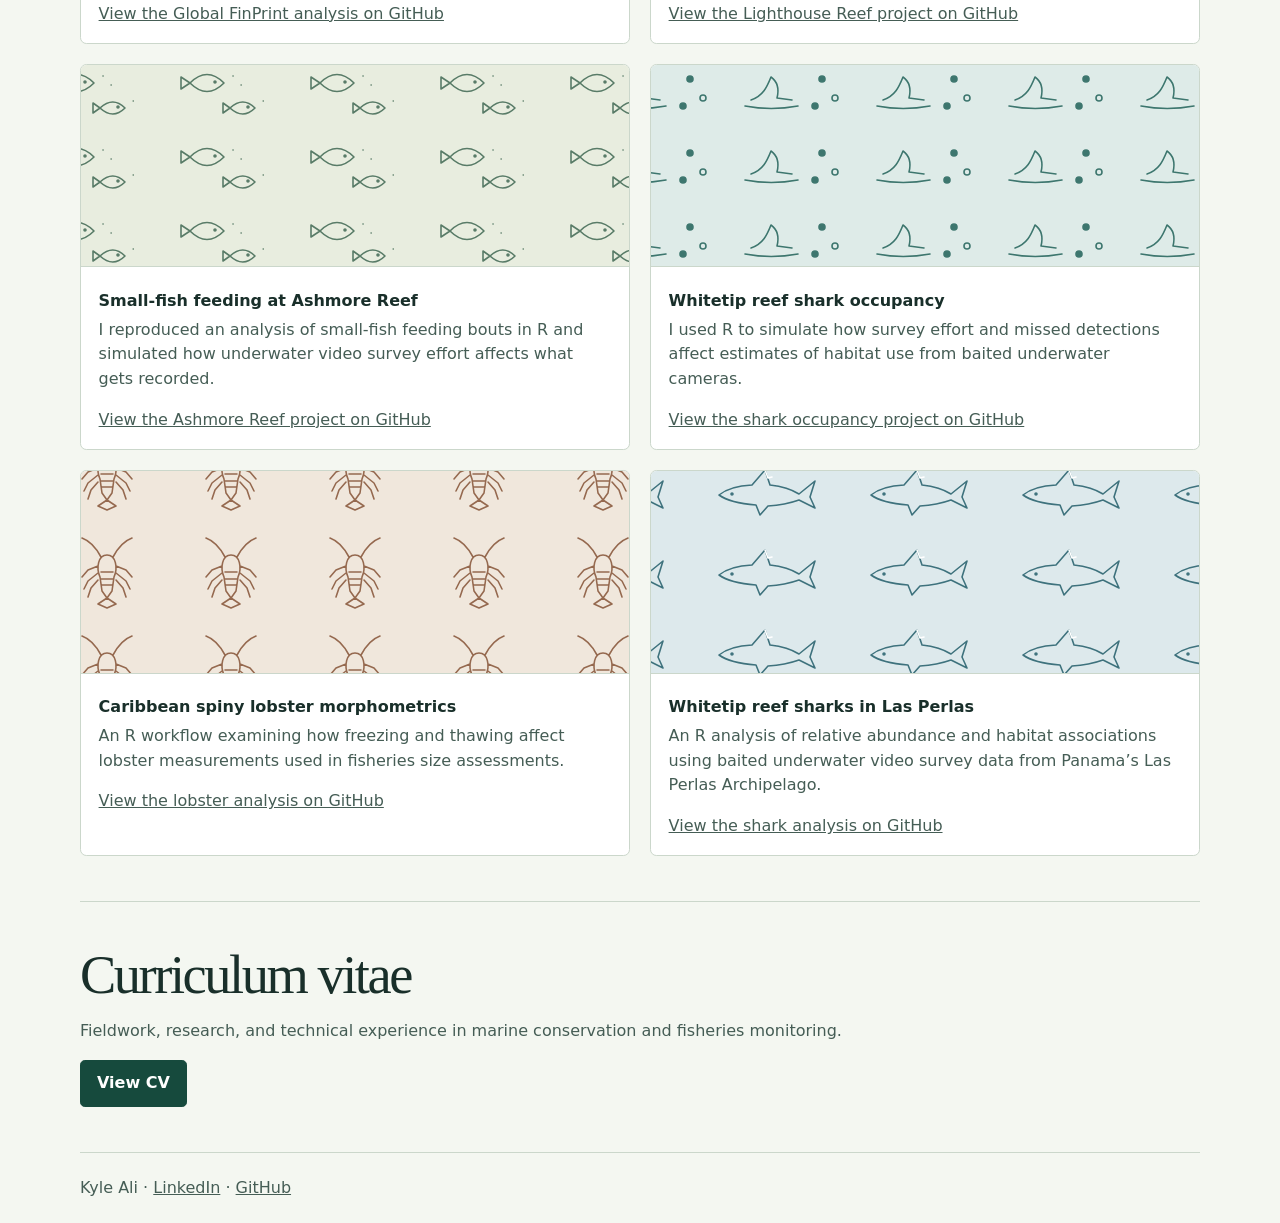
==== commit 179e51ef: "Update coral fieldwork and marine science experience" ====
--- a/index.html
+++ b/index.html
@@ -22,7 +22,7 @@
       </div>
       <figure class="hero-photo">
         <img src="kyle-reef.jpg" width="1600" height="1200" alt="Kyle Ali scuba diving beside a reef and looking into a crevice">
-        <figcaption>Reef fieldwork with WCS Belize</figcaption>
+        <figcaption>Coral reef bleaching monitoring with WCS Belize</figcaption>
       </figure>
     </section>
     <section class="section" id="work" aria-labelledby="work-title">
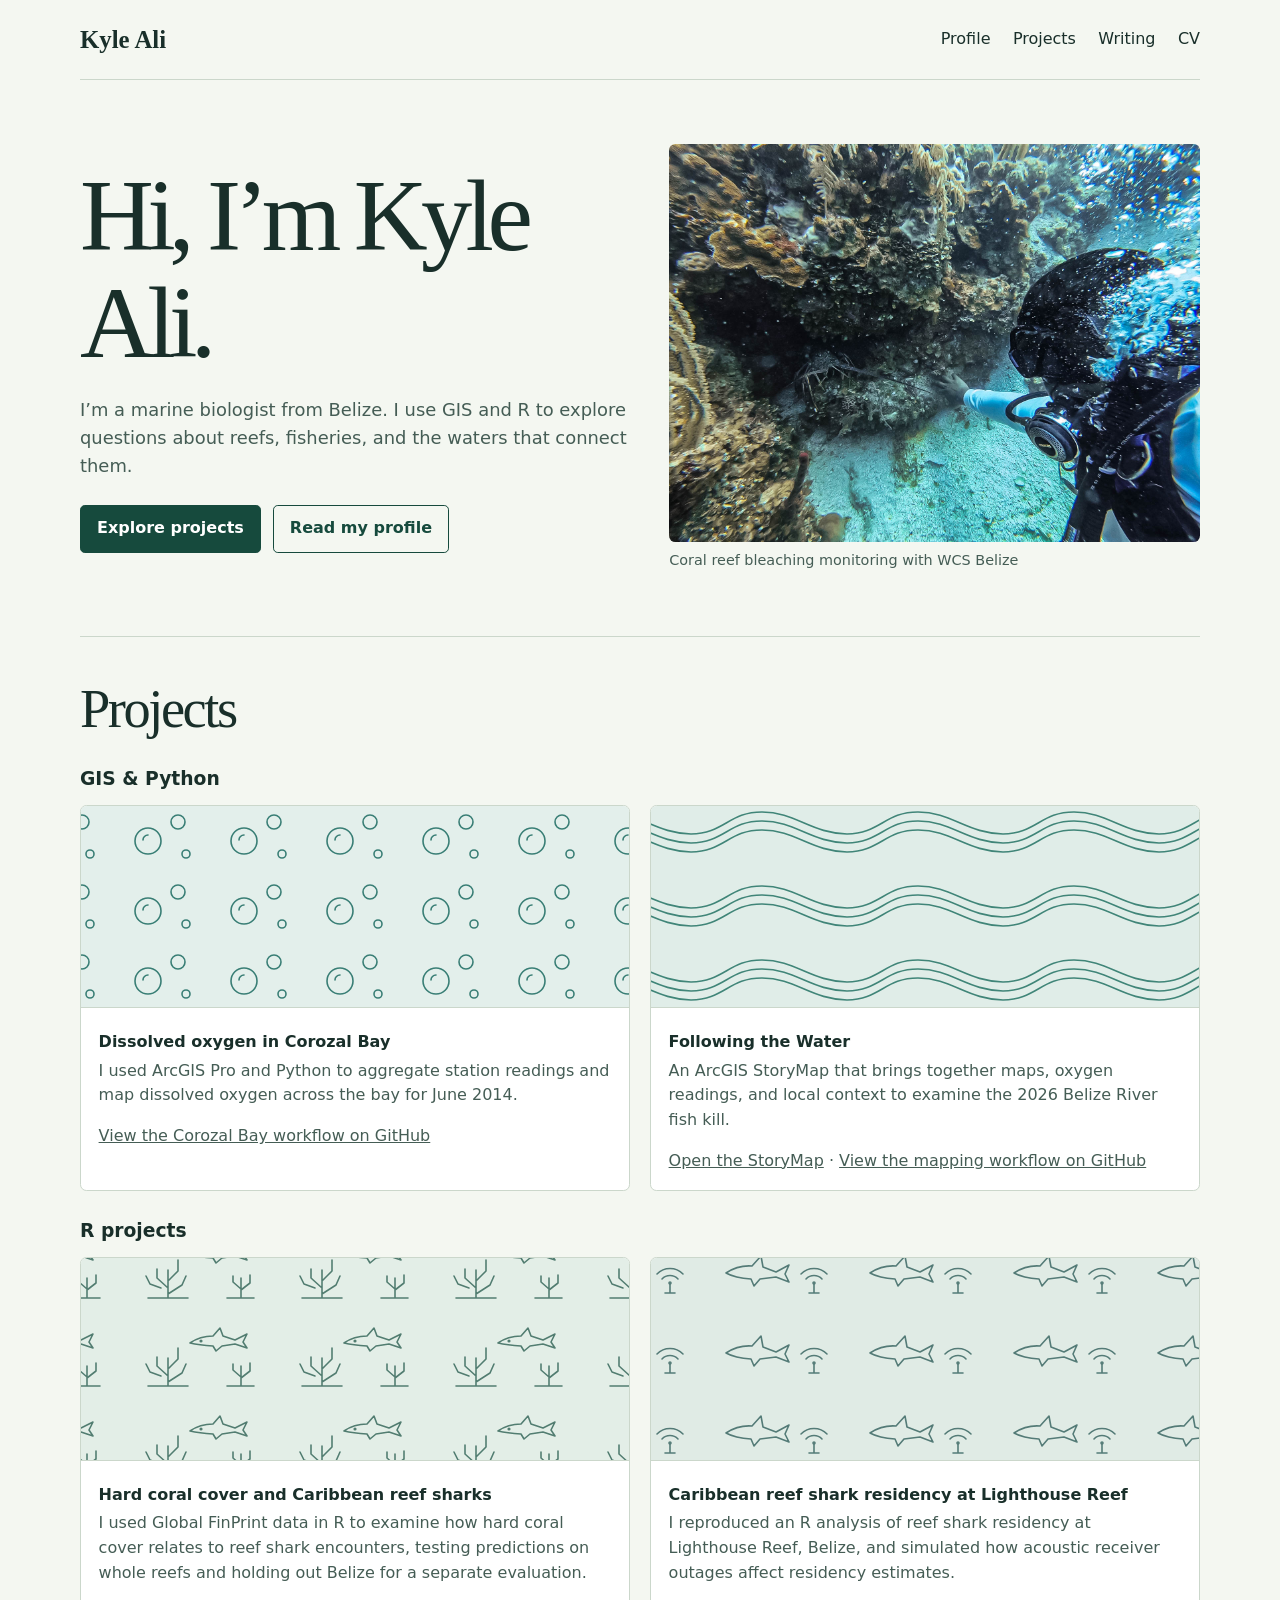
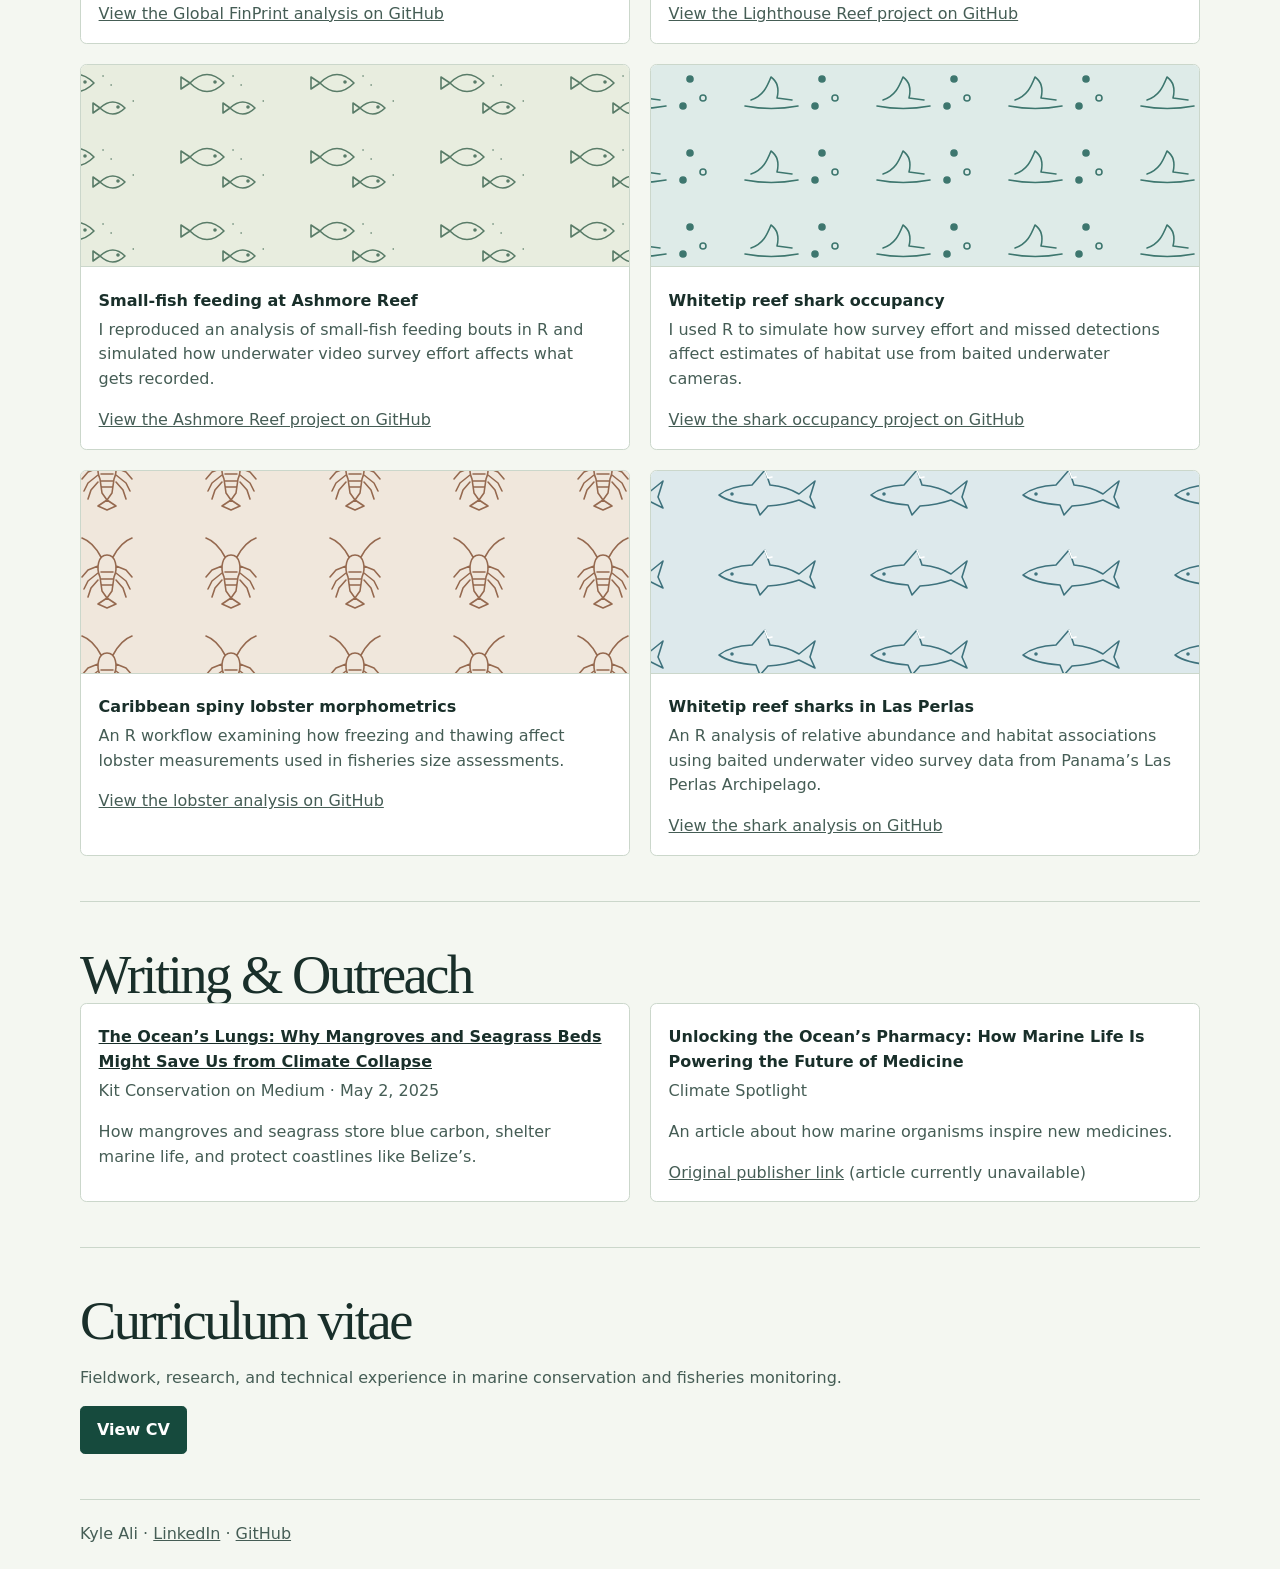
==== commit 2aee7256: "Add writing and outreach articles" ====
--- a/index.html
+++ b/index.html
@@ -11,7 +11,7 @@
   <a class="skip" href="#main">Skip to content</a>
   <header class="wrap">
     <a class="brand" href="#main">Kyle Ali</a>
-    <nav aria-label="Main navigation"><a href="profile.html">Profile</a><a href="#work">Projects</a><a href="cv.html">CV</a></nav>
+    <nav aria-label="Main navigation"><a href="profile.html">Profile</a><a href="#work">Projects</a><a href="#writing">Writing</a><a href="cv.html">CV</a></nav>
   </header>
   <main id="main" class="wrap">
     <section class="hero" aria-labelledby="title">
@@ -82,6 +82,22 @@
         </article>
       </div>
     </section>
+    <section class="section" id="writing" aria-labelledby="writing-title">
+      <h2 id="writing-title">Writing &amp; Outreach</h2>
+      <div class="projects">
+        <article>
+          <h4><a href="https://medium.com/@kyleali.bz/the-oceans-lungs-why-mangroves-and-seagrass-beds-might-save-us-from-climate-collapse-59347dd7f408">The Ocean’s Lungs: Why Mangroves and Seagrass Beds Might Save Us from Climate Collapse</a></h4>
+          <p>Kit Conservation on Medium · <time datetime="2025-05-02">May 2, 2025</time></p>
+          <p>How mangroves and seagrass store blue carbon, shelter marine life, and protect coastlines like Belize’s.</p>
+        </article>
+        <article>
+          <h4>Unlocking the Ocean’s Pharmacy: How Marine Life Is Powering the Future of Medicine</h4>
+          <p>Climate Spotlight</p>
+          <p>An article about how marine organisms inspire new medicines.</p>
+          <p><a href="https://climatespotlight.com/unlocking-the-oceans-pharmacy-how-marine-life-is-powering-the-future-of-medicine/">Original publisher link</a> (article currently unavailable)</p>
+        </article>
+      </div>
+    </section>
     <section class="section cv" id="cv" aria-labelledby="cv-title">
       <h2 id="cv-title">Curriculum vitae</h2>
       <p>Fieldwork, research, and technical experience in marine conservation and fisheries monitoring.</p>
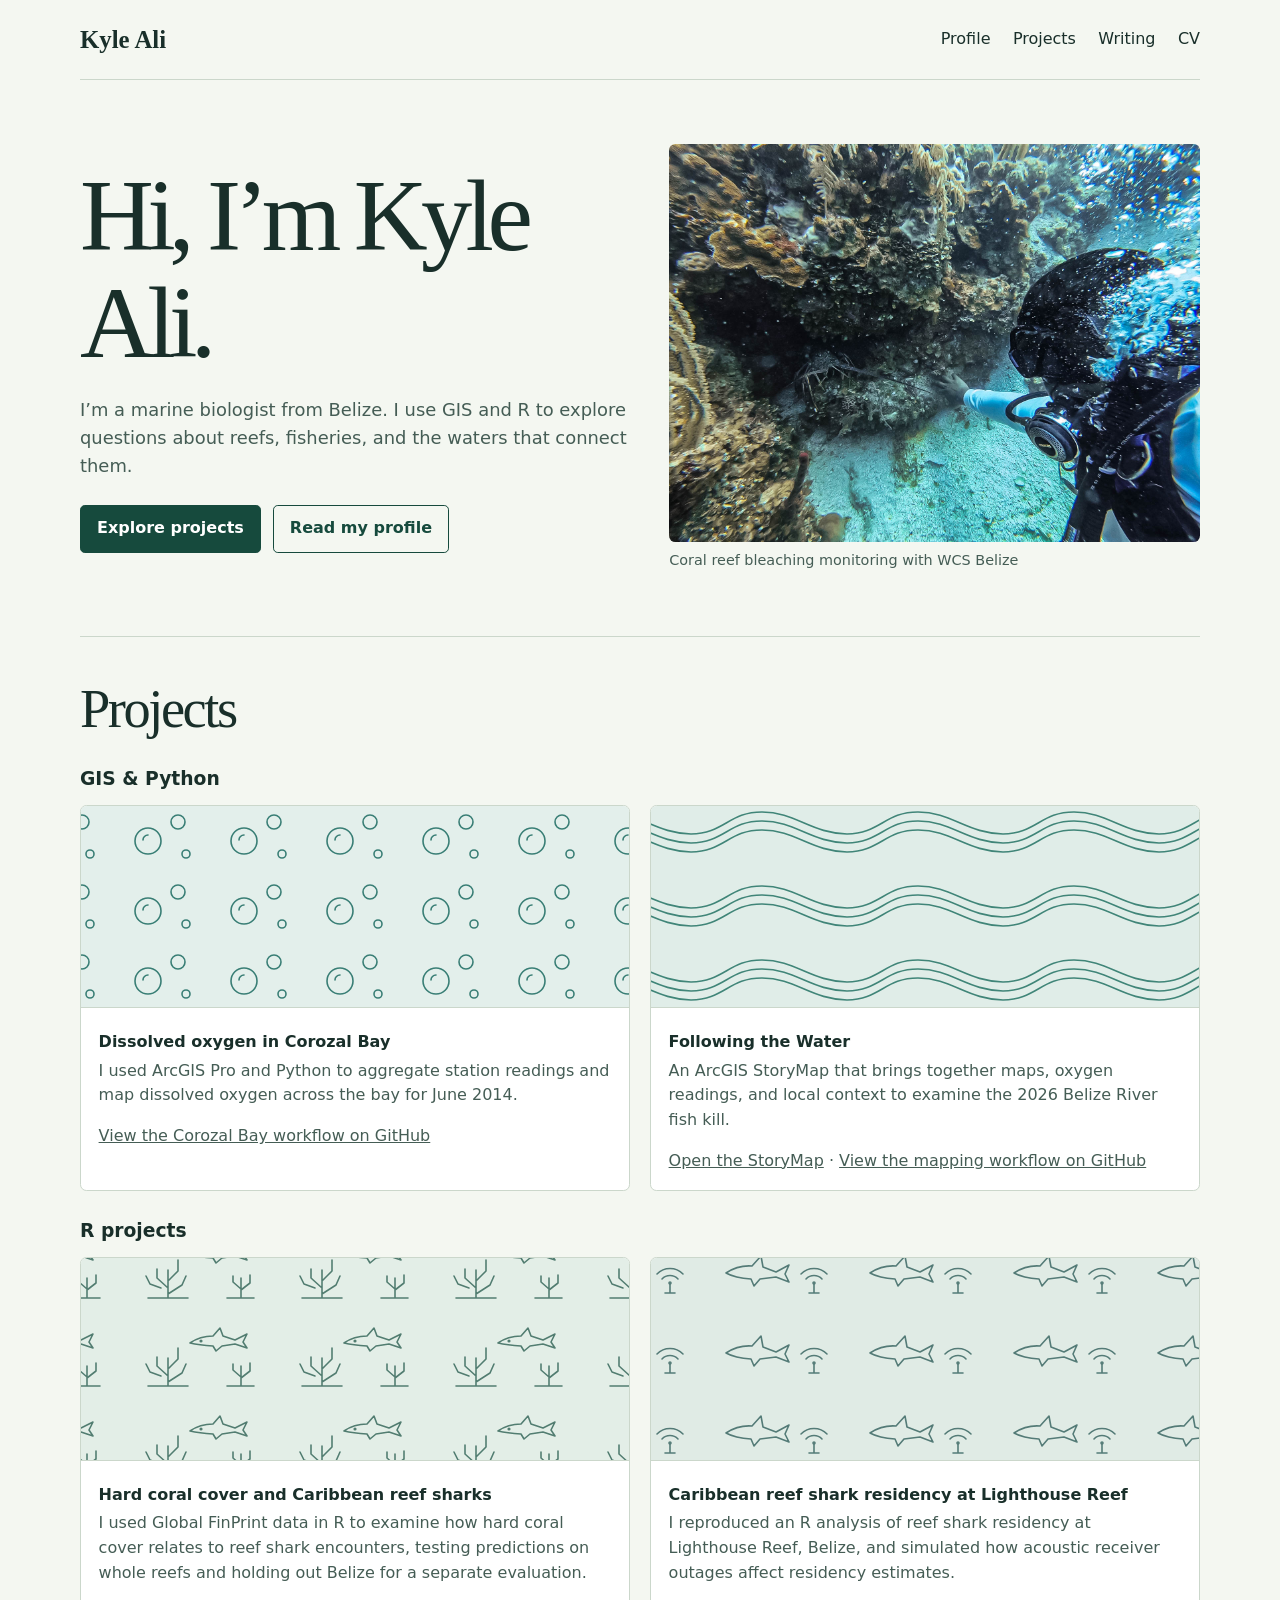
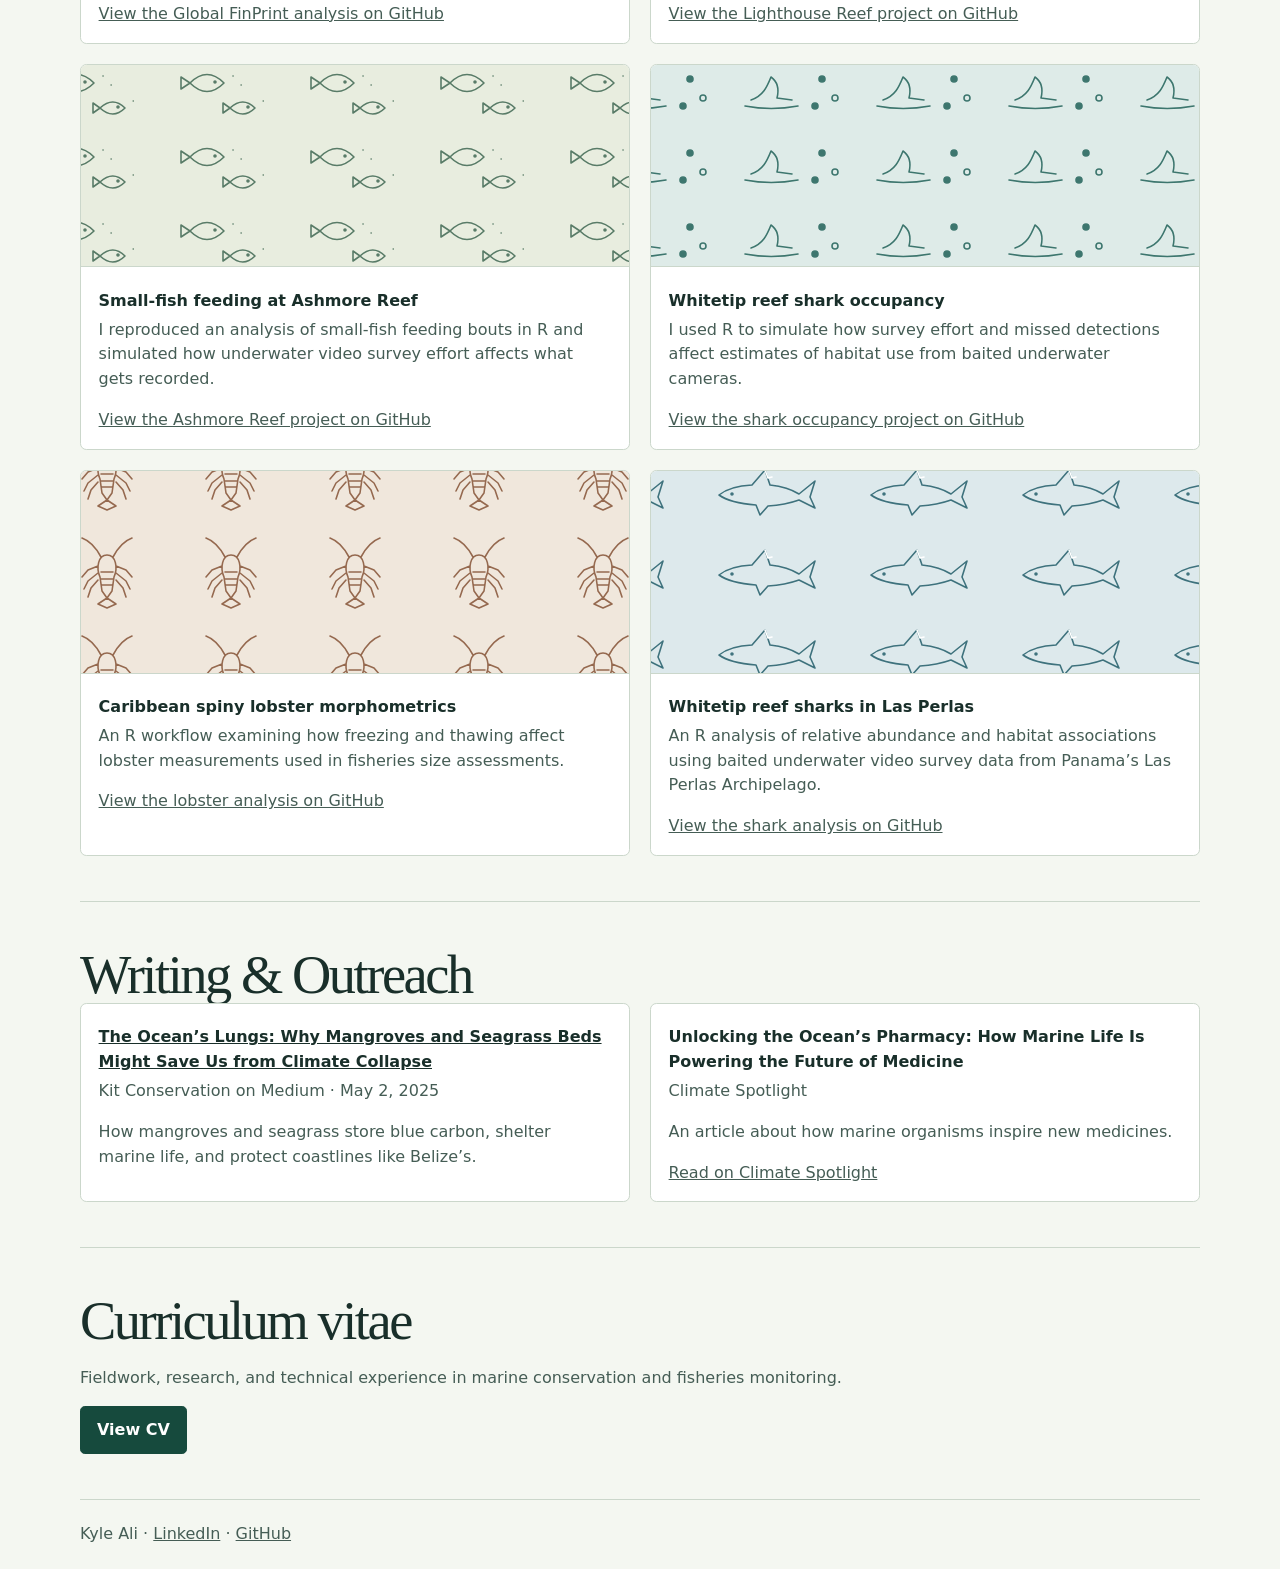
==== commit 00d69738: "Restore Climate Spotlight article link label" ====
--- a/index.html
+++ b/index.html
@@ -94,7 +94,7 @@
           <h4>Unlocking the Ocean’s Pharmacy: How Marine Life Is Powering the Future of Medicine</h4>
           <p>Climate Spotlight</p>
           <p>An article about how marine organisms inspire new medicines.</p>
-          <p><a href="https://climatespotlight.com/unlocking-the-oceans-pharmacy-how-marine-life-is-powering-the-future-of-medicine/">Original publisher link</a> (article currently unavailable)</p>
+          <p><a href="https://climatespotlight.com/unlocking-the-oceans-pharmacy-how-marine-life-is-powering-the-future-of-medicine/">Read on Climate Spotlight</a></p>
         </article>
       </div>
     </section>
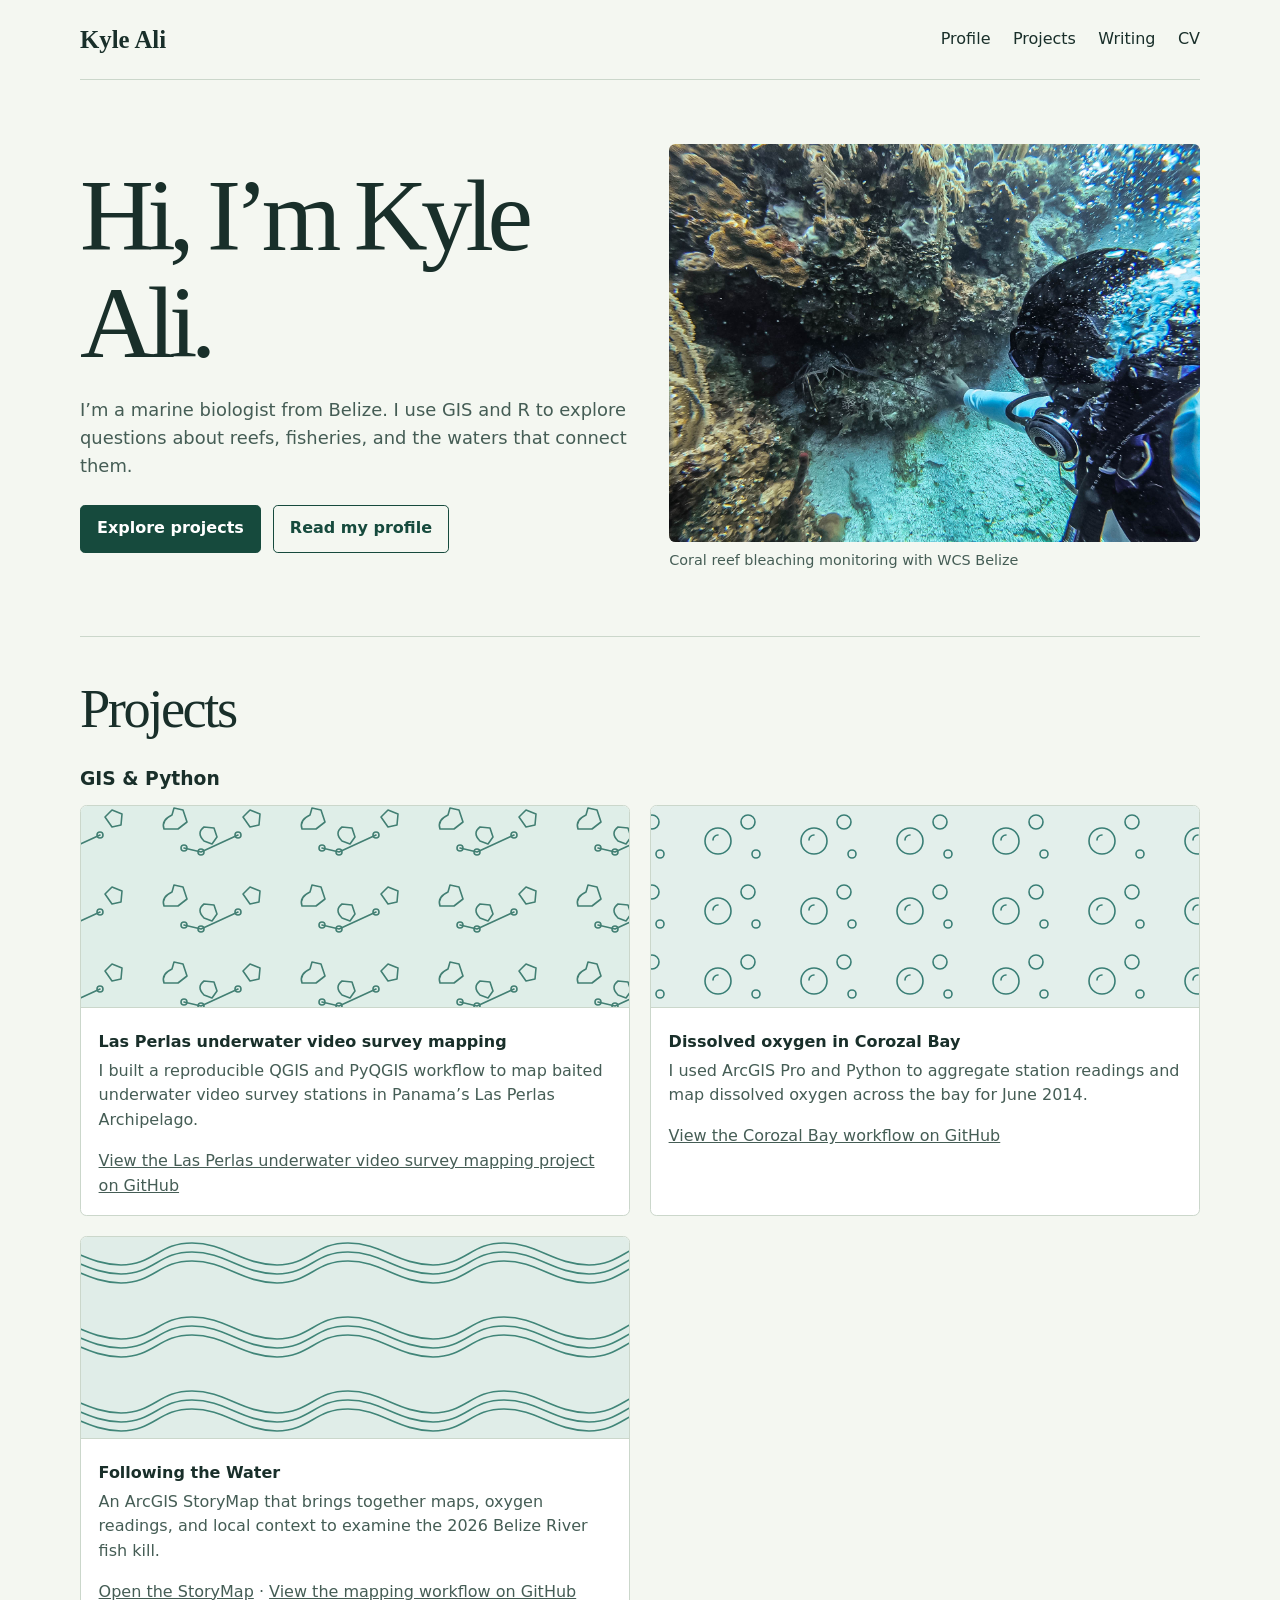
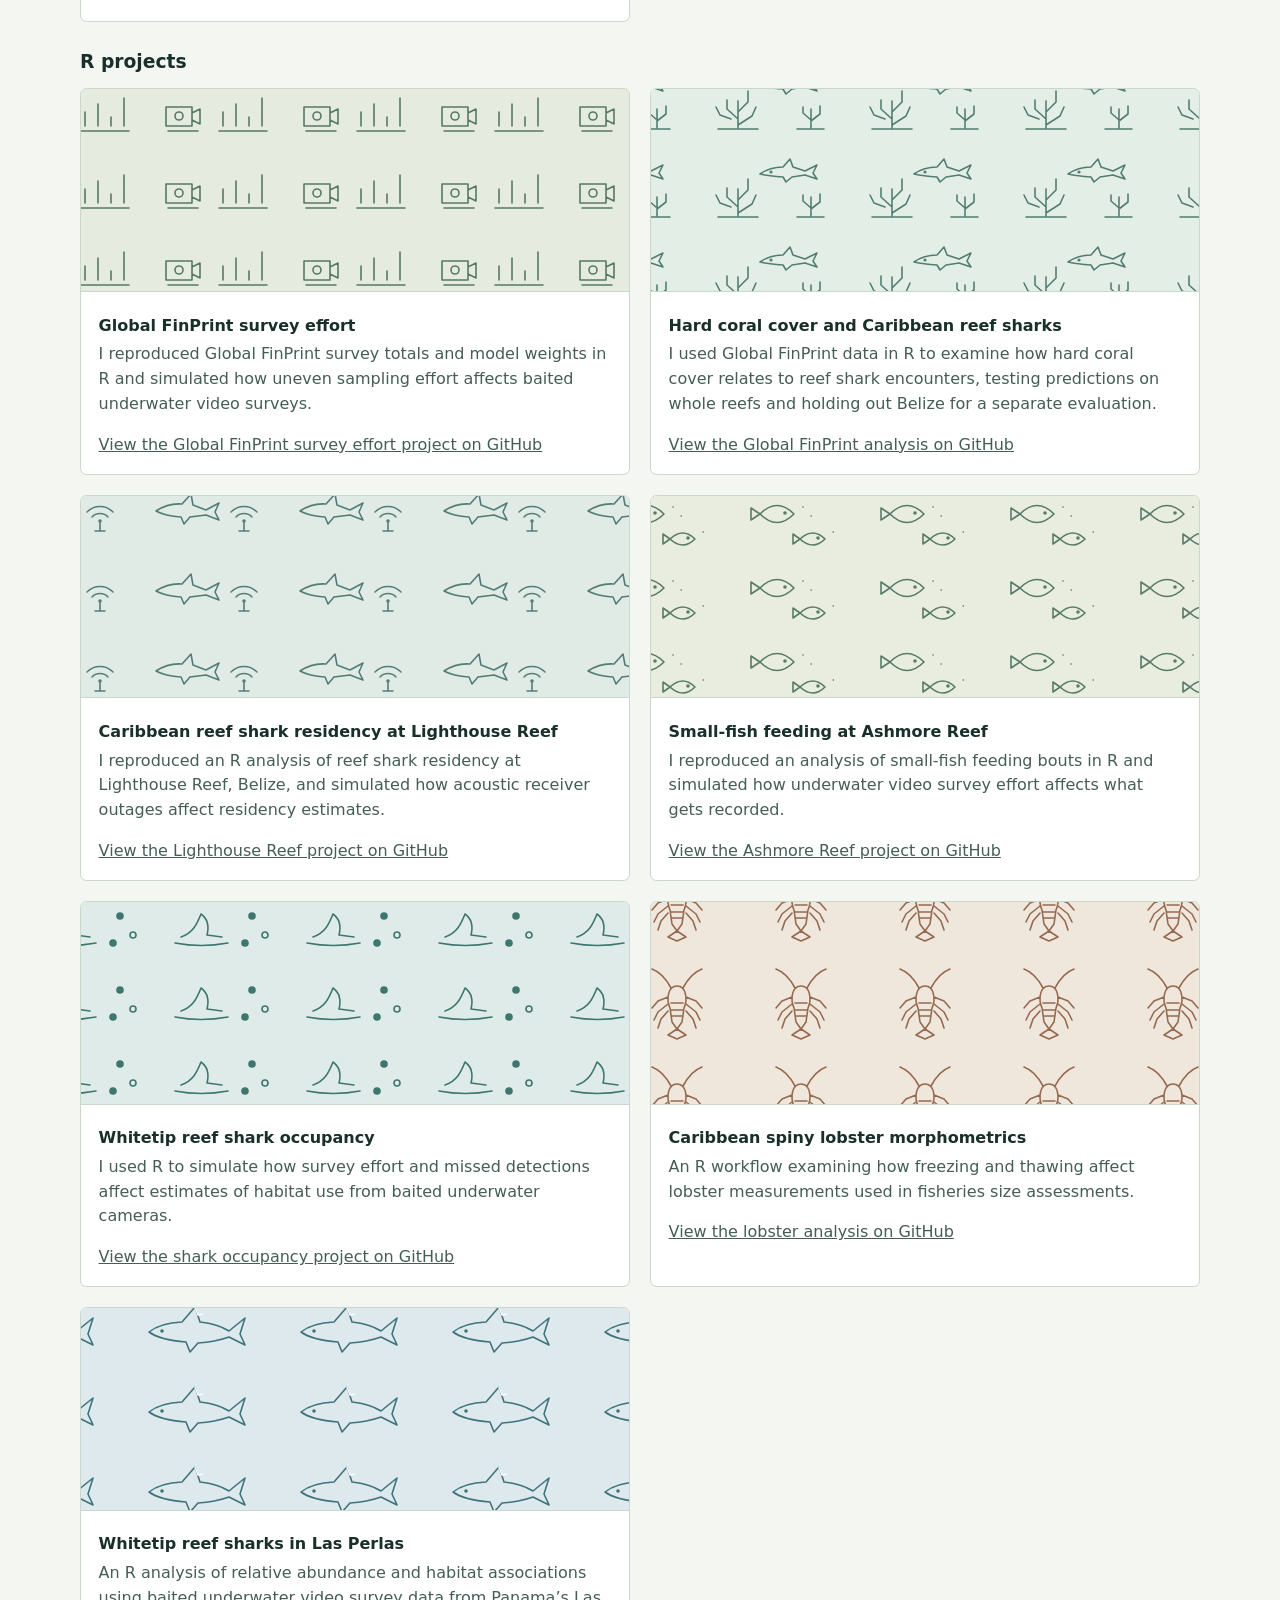
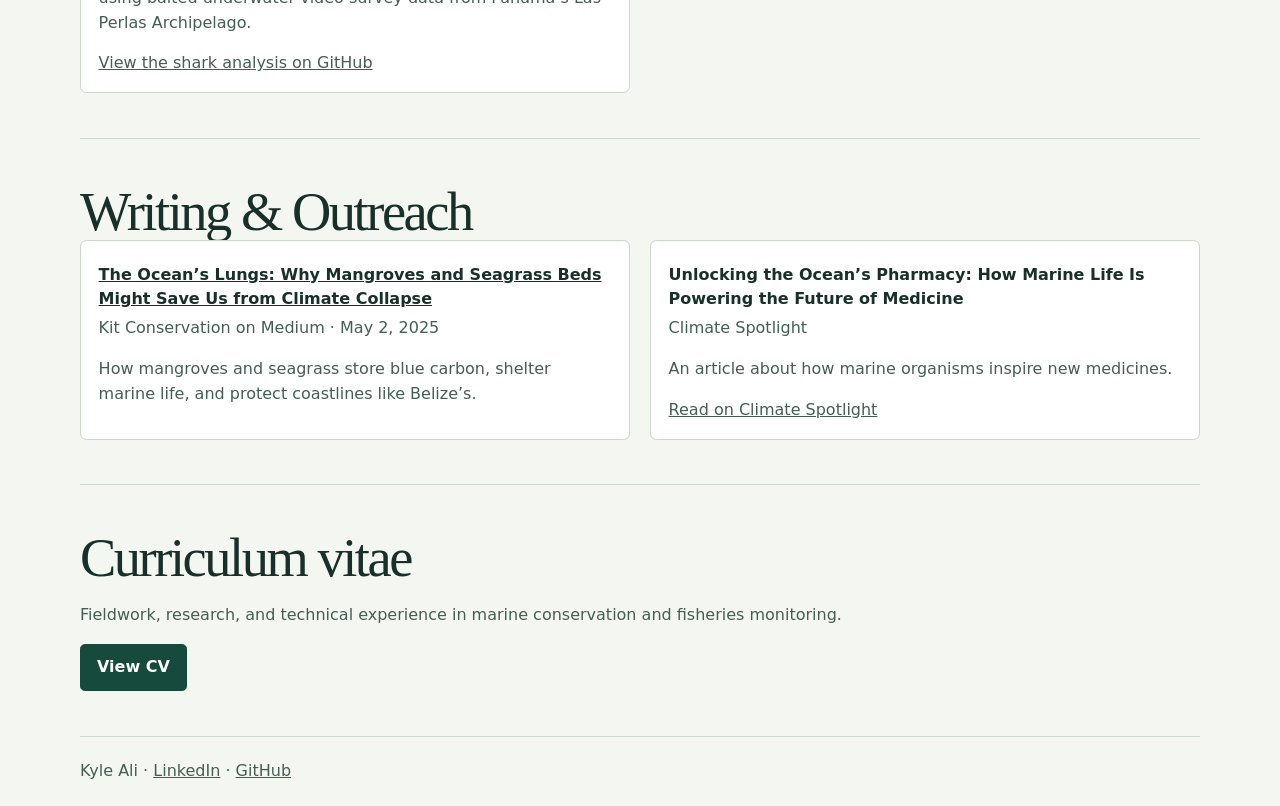
==== commit 9693a182: "Add Las Perlas mapping and FinPrint survey projects" ====
--- a/index.html
+++ b/index.html
@@ -5,7 +5,7 @@
   <meta name="viewport" content="width=device-width, initial-scale=1">
   <meta name="description" content="Kyle Ali’s portfolio in marine biology, GIS, and ecological data analysis in R.">
   <title>Kyle Ali | Marine Biology, GIS &amp; R</title>
-  <link rel="stylesheet" href="style.css?v=6">
+  <link rel="stylesheet" href="style.css?v=7">
 </head>
 <body>
   <a class="skip" href="#main">Skip to content</a>
@@ -30,6 +30,12 @@
       <h3 class="project-group">GIS &amp; Python</h3>
       <div class="projects">
         <article>
+          <div class="project-preview pattern-las-perlas-qgis-mapping" aria-hidden="true"></div>
+          <h4>Las Perlas underwater video survey mapping</h4>
+          <p>I built a reproducible QGIS and PyQGIS workflow to map baited underwater video survey stations in Panama’s Las Perlas Archipelago.</p>
+          <p><a href="https://github.com/kylealibz/las-perlas-qgis-mapping">View the Las Perlas underwater video survey mapping project on GitHub</a></p>
+        </article>
+        <article>
           <div class="project-preview pattern-bay" aria-hidden="true"></div>
           <h4>Dissolved oxygen in Corozal Bay</h4>
           <p>I used ArcGIS Pro and Python to aggregate station readings and map dissolved oxygen across the bay for June 2014.</p>
@@ -44,6 +50,12 @@
       </div>
       <h3 class="project-group">R projects</h3>
       <div class="projects">
+        <article>
+          <div class="project-preview pattern-macneil-finprint" aria-hidden="true"></div>
+          <h4>Global FinPrint survey effort</h4>
+          <p>I reproduced Global FinPrint survey totals and model weights in R and simulated how uneven sampling effort affects baited underwater video surveys.</p>
+          <p><a href="https://github.com/kylealibz/macneil-finprint">View the Global FinPrint survey effort project on GitHub</a></p>
+        </article>
         <article>
           <div class="project-preview pattern-finprint" aria-hidden="true"></div>
           <h4>Hard coral cover and Caribbean reef sharks</h4>
--- a/style.css
+++ b/style.css
@@ -83,6 +83,14 @@
   background-color: #e3eee7;
   background-image: url("data:image/svg+xml,%3Csvg%20xmlns%3D%22http%3A%2F%2Fwww.w3.org%2F2000%2Fsvg%22%20width%3D%22154%22%20height%3D%2288%22%20viewBox%3D%220%200%20154%2088%22%3E%3Cg%20fill%3D%22none%22%20stroke%3D%22%23527d71%22%20stroke-width%3D%221.6%22%20stroke-linecap%3D%22round%22%20stroke-linejoin%3D%22round%22%3E%3Cpath%20d%3D%22M66%2028q10-7%2023-7l7-8%203%208%2012%204%2012-6-4%208%204%206-12-4-13%202-6%205-3-5q-14-1-23-3zM24%2071h40m-20%200V43m0%2018-11-10v-9m11%2012%2010-10V33M37%2061l-11-4-4-8m22%2018%2014-9%204-9m41%2022h27m-13%200V51m0%2011-8-7v-6m8%2014%209-7v-8%22%2F%3E%3Ccircle%20cx%3D%2277%22%20cy%3D%2226%22%20r%3D%22.8%22%20fill%3D%22%23527d71%22%2F%3E%3C%2Fg%3E%3C%2Fsvg%3E");
 }
+.pattern-las-perlas-qgis-mapping {
+  background-color: #dfeee8;
+  background-image: url("data:image/svg+xml,%3Csvg%20xmlns%3D%22http%3A%2F%2Fwww.w3.org%2F2000%2Fsvg%22%20width%3D%22138%22%20height%3D%2277%22%20viewBox%3D%220%200%20138%2077%22%3E%3Cg%20fill%3D%22none%22%20stroke%3D%22%23427f73%22%20stroke-width%3D%221.6%22%20stroke-linecap%3D%22round%22%20stroke-linejoin%3D%22round%22%3E%3Cpath%20d%3D%22M16%2038q-3-9%208-14l2-7%209%202%204%2012-9%207zm40%2012q-8-8%200-14l10%201%203%209-5%207zm39-24%207-7%2010%204-1%2011-9%202zM36%2057l17%204%2037-17%22%20stroke-dasharray%3D%220%22%2F%3E%3Ccircle%20cx%3D%2236%22%20cy%3D%2257%22%20r%3D%223%22%2F%3E%3Ccircle%20cx%3D%2253%22%20cy%3D%2261%22%20r%3D%223%22%2F%3E%3Ccircle%20cx%3D%2290%22%20cy%3D%2244%22%20r%3D%223%22%2F%3E%3C%2Fg%3E%3C%2Fsvg%3E");
+}
+.pattern-macneil-finprint {
+  background-color: #e5ebdf;
+  background-image: url("data:image/svg+xml,%3Csvg%20xmlns%3D%22http%3A%2F%2Fwww.w3.org%2F2000%2Fsvg%22%20width%3D%22138%22%20height%3D%2277%22%20viewBox%3D%220%200%20138%2077%22%3E%3Cg%20fill%3D%22none%22%20stroke%3D%22%23567966%22%20stroke-width%3D%221.6%22%20stroke-linecap%3D%22round%22%20stroke-linejoin%3D%22round%22%3E%3Cpath%20d%3D%22M18%2033h26v19H18zM44%2039l8-4v15l-8-4M20%2057h30m25-5V38m13%2014V30m13%2022V43m13%209V24M71%2057h48%22%2F%3E%3Ccircle%20cx%3D%2231%22%20cy%3D%2242%22%20r%3D%224%22%2F%3E%3C%2Fg%3E%3C%2Fsvg%3E");
+}
 .resume { max-width: 49rem; }
 .resume-intro { padding-block: 3rem; }
 .resume h1 { font-size: clamp(3rem, 8vw, 5rem); }
